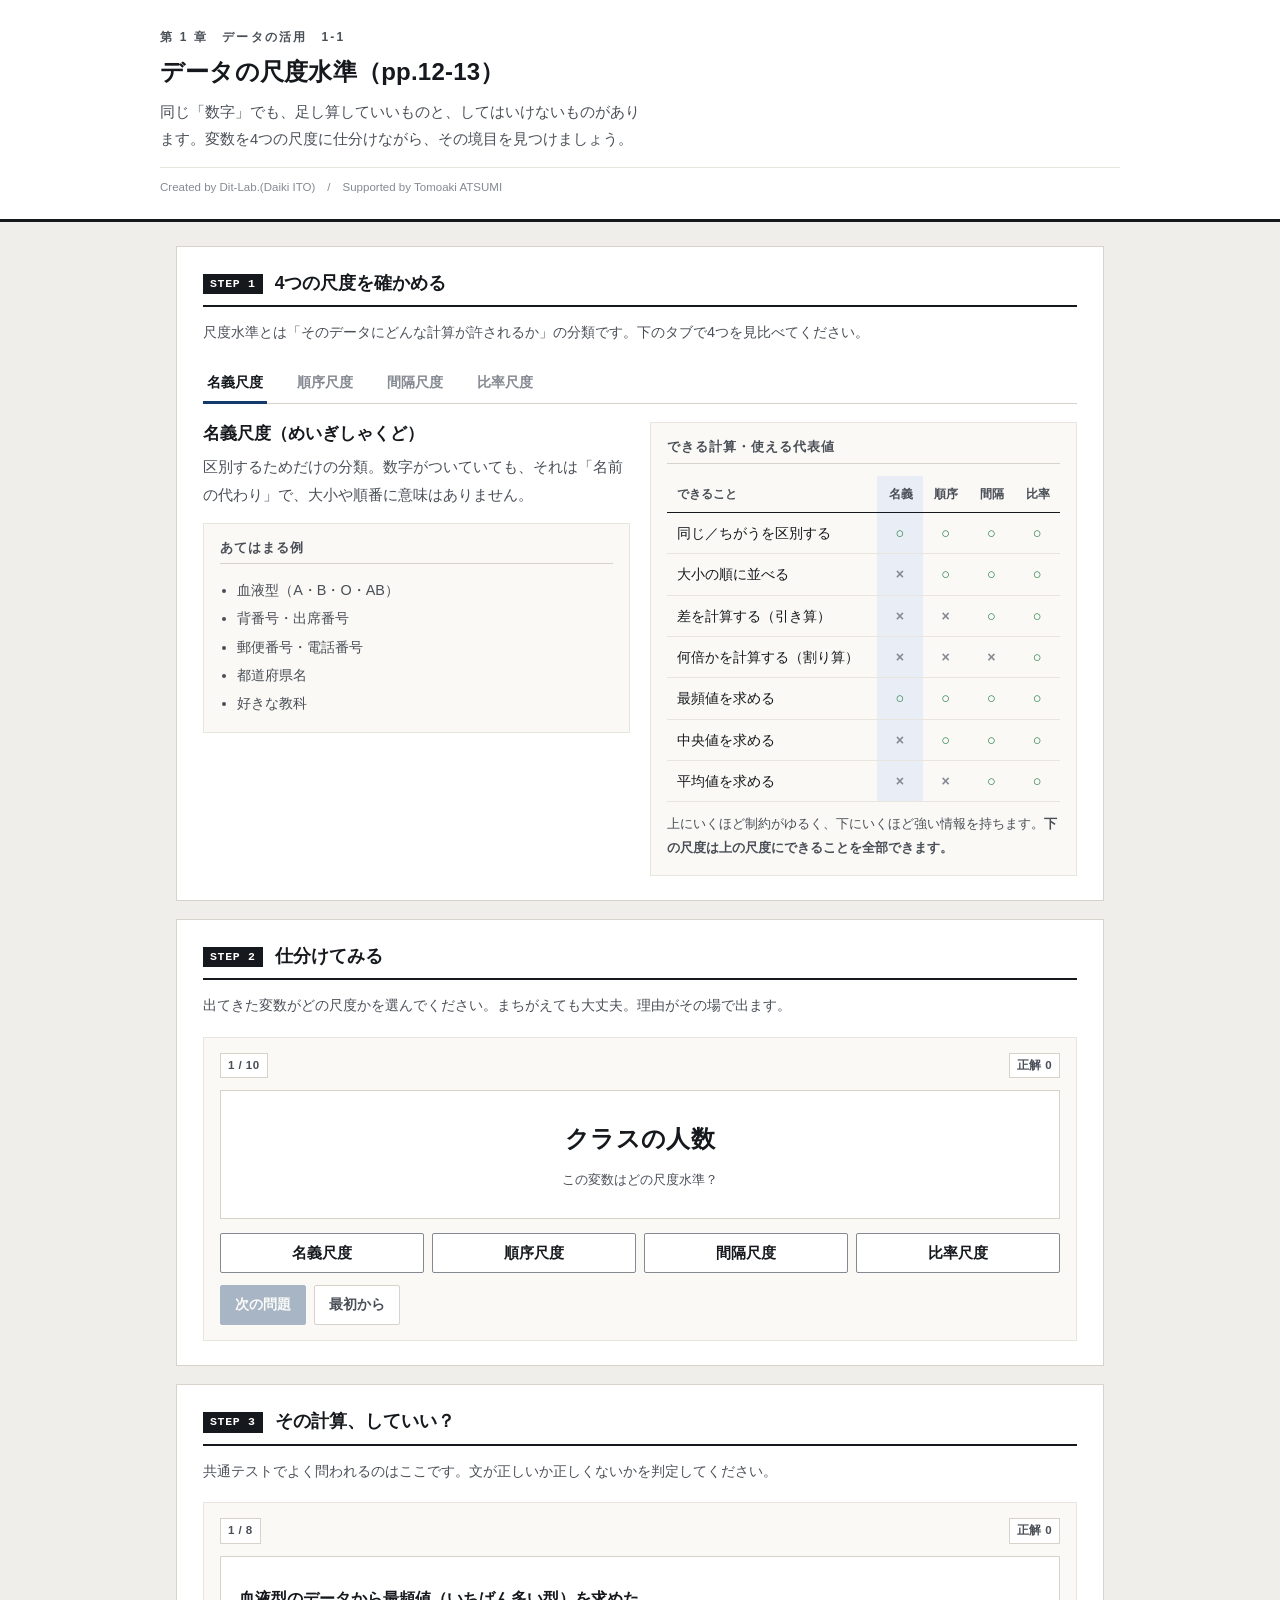
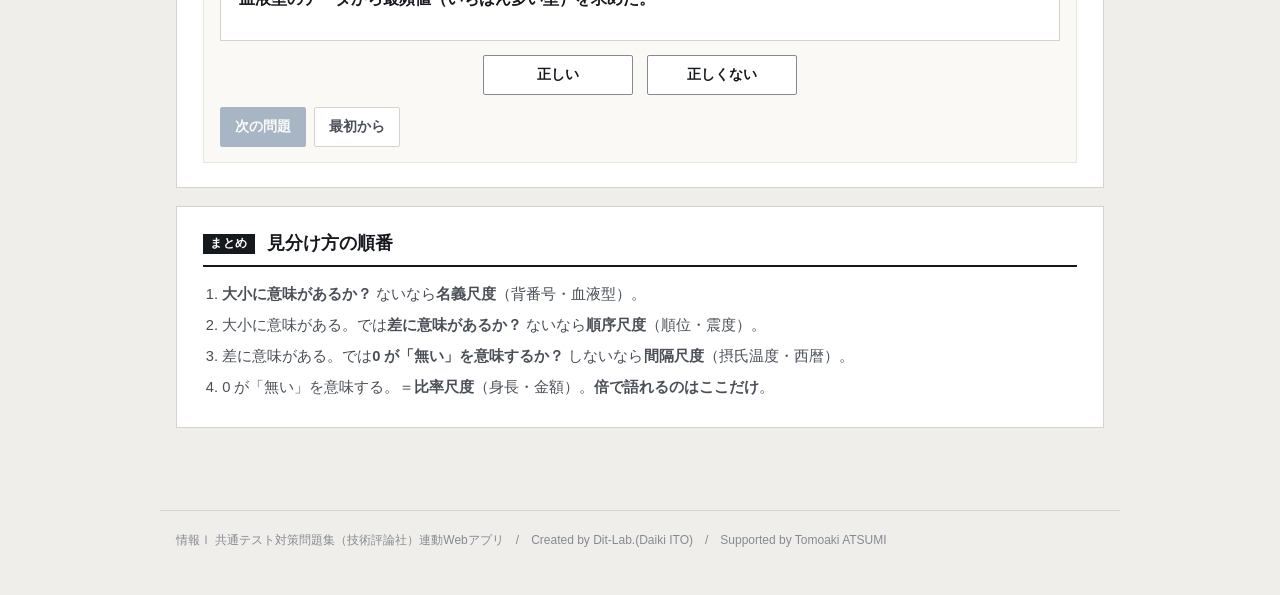
==== index.html @ bbfef0e3 "feat: Streamlit版を静的Webアプリ化しGitHub Pagesで公開" ====
<!DOCTYPE html>
<html lang="ja">
<head>
<meta charset="UTF-8">
<meta name="viewport" content="width=device-width, initial-scale=1.0">
<title>データの尺度水準｜情報Ⅰ共通テスト対策問題集</title>
<meta name="description" content="同じ「数字」でも、足し算していいものと、してはいけないものがあります。変数を4つの尺度に仕分けながら、その境目を見つけましょう。">
<link rel="icon" href="data:image/svg+xml,%3Csvg xmlns=%22http://www.w3.org/2000/svg%22 viewBox=%220 0 32 32%22%3E%3Crect width=%2232%22 height=%2232%22 fill=%22%2315181c%22/%3E%3Ctext x=%2216%22 y=%2222%22 font-size=%2218%22 font-family=%22monospace%22 fill=%22%23fff%22 text-anchor=%22middle%22%3E01%3C/text%3E%3C/svg%3E">
<link rel="stylesheet" href="css/style.css">
<link rel="stylesheet" href="css/app.css">
</head>
<body>

<header class="app-header">
  <div class="inner">
    <span class="eyebrow">第 1 章　データの活用　1-1</span>
    <h1>データの尺度水準（pp.12-13）</h1>
    <p class="lead">同じ「数字」でも、足し算していいものと、してはいけないものがあります。変数を4つの尺度に仕分けながら、その境目を見つけましょう。</p>
    <p class="credit">Created by Dit-Lab.(Daiki ITO)　/　Supported by Tomoaki ATSUMI</p>
  </div>
</header>

<main class="wrap">
  <section class="step" id="step1">
    <h2><span class="no">STEP 1</span>4つの尺度を確かめる</h2>
    <p class="desc">尺度水準とは「そのデータにどんな計算が許されるか」の分類です。下のタブで4つを見比べてください。</p>

    <div class="seg" role="group" aria-label="尺度の切り替え">
      <button data-scale="nominal" aria-pressed="true">名義尺度</button>
      <button data-scale="ordinal" aria-pressed="false">順序尺度</button>
      <button data-scale="interval" aria-pressed="false">間隔尺度</button>
      <button data-scale="ratio" aria-pressed="false">比率尺度</button>
    </div>

    <div class="grid c2" style="margin-top:18px">
      <div>
        <h3 id="sName" style="font-size:1.05rem"></h3>
        <p id="sDesc" style="margin-top:8px;color:var(--ink-2);font-size:.92rem"></p>
        <div class="panel" style="margin-top:14px">
          <h3>あてはまる例</h3>
          <div id="sExamples"></div>
        </div>
      </div>
      <div class="panel">
        <h3>できる計算・使える代表値</h3>
        <div class="tbl-scroll">
          <table class="tbl" id="opTable">
            <thead><tr><th>できること</th><th>名義</th><th>順序</th><th>間隔</th><th>比率</th></tr></thead>
            <tbody></tbody>
          </table>
        </div>
        <p style="font-size:.8rem;color:var(--ink-2);margin-top:10px">上にいくほど制約がゆるく、下にいくほど強い情報を持ちます。<strong>下の尺度は上の尺度にできることを全部できます。</strong></p>
      </div>
    </div>
  </section>

  <section class="step" id="step2">
    <h2><span class="no">STEP 2</span>仕分けてみる</h2>
    <p class="desc">出てきた変数がどの尺度かを選んでください。まちがえても大丈夫。理由がその場で出ます。</p>

    <div class="panel">
      <div class="qhead">
        <span class="badge" id="qProgress">1 / 1</span>
        <span class="badge">正解 <span class="score" id="qScore">0</span></span>
      </div>
      <div class="card-q" id="qCard">
        <div class="q-var" id="qVar"></div>
        <div class="q-sub" id="qSub"></div>
      </div>
      <div class="choice4" id="qChoices"></div>
      <div class="note" id="qFb" hidden style="margin-top:12px"></div>
      <div class="btn-row" style="margin-top:12px">
        <button class="btn primary" id="qNext" disabled>次の問題</button>
        <button class="btn ghost" id="qReset">最初から</button>
      </div>
    </div>

    <div class="panel" id="reviewBox" hidden style="margin-top:14px">
      <h3>まちがえた問題の振り返り</h3>
      <div id="review"></div>
    </div>
  </section>

  <section class="step" id="step3">
    <h2><span class="no">STEP 3</span>その計算、していい？</h2>
    <p class="desc">共通テストでよく問われるのはここです。文が正しいか正しくないかを判定してください。</p>

    <div class="panel">
      <div class="qhead">
        <span class="badge" id="jProgress">1 / 1</span>
        <span class="badge">正解 <span class="score" id="jScore">0</span></span>
      </div>
      <div class="card-q"><div class="j-stmt" id="jText"></div></div>
      <div class="btn-row" style="justify-content:center;gap:14px">
        <button class="btn" id="jOk" style="min-width:150px">正しい</button>
        <button class="btn" id="jNg" style="min-width:150px">正しくない</button>
      </div>
      <div class="note" id="jFb" hidden style="margin-top:12px"></div>
      <div class="btn-row" style="margin-top:12px">
        <button class="btn primary" id="jNext" disabled>次の問題</button>
        <button class="btn ghost" id="jReset">最初から</button>
      </div>
    </div>
  </section>

  <section class="step">
    <h2><span class="no">まとめ</span>見分け方の順番</h2>
    <ol style="margin:0;padding-left:1.3em;color:var(--ink-2);font-size:.92rem;line-height:2.1">
      <li><strong>大小に意味があるか？</strong> ないなら<strong>名義尺度</strong>（背番号・血液型）。</li>
      <li>大小に意味がある。では<strong>差に意味があるか？</strong> ないなら<strong>順序尺度</strong>（順位・震度）。</li>
      <li>差に意味がある。では<strong>0 が「無い」を意味するか？</strong> しないなら<strong>間隔尺度</strong>（摂氏温度・西暦）。</li>
      <li>0 が「無い」を意味する。＝<strong>比率尺度</strong>（身長・金額）。<strong>倍で語れるのはここだけ</strong>。</li>
    </ol>
  </section>

</main>

<footer class="app-footer">
  情報Ⅰ 共通テスト対策問題集（技術評論社）連動Webアプリ　/　Created by Dit-Lab.(Daiki ITO)　/　Supported by Tomoaki ATSUMI
</footer>

<script src="js/data.js"></script>
<script src="js/app.js"></script>
</body>
</html>
---- css/style.css ----
/* =========================================================
   情報Ⅰ 共通テスト対策問題集 — Web アプリ共通スタイル
   紙面（参考書）に寄せた設計。装飾色は使わず、色は意味を持つときだけ。
   ========================================================= */

:root{
  --paper:#ffffff;
  --paper-2:#faf9f6;      /* うすい紙 */
  --bg:#f0eeea;           /* 台紙 */
  --ink:#15181c;
  --ink-2:#4a4f57;
  --ink-3:#858a92;
  --rule:#d7d3cb;         /* 罫線 */
  --rule-2:#e8e5df;
  --accent:#123a6b;       /* 濃紺。主要操作と現在地だけに使う */
  --accent-w:#e9eef6;
  --zero:#c0392b;         /* 左＝0 */
  --one:#1d4ed8;          /* 右＝1 */
  --ok:#1f7a3d;   --ok-bg:#eef6f0;
  --ng:#b3261e;   --ng-bg:#fbefee;
  --warn:#8a5a00; --warn-bg:#fbf5e8;
  --font:"Hiragino Kaku Gothic ProN","Hiragino Sans","Yu Gothic Medium","Yu Gothic",
         "Noto Sans JP",Meiryo,-apple-system,BlinkMacSystemFont,sans-serif;
  --mono:"SFMono-Regular",Menlo,Consolas,"Courier New",monospace;
}

*{box-sizing:border-box}
[hidden]{display:none !important}
html{-webkit-text-size-adjust:100%}
body{
  margin:0; background:var(--bg); color:var(--ink);
  font-family:var(--font); font-size:16px; line-height:1.85;
  font-feature-settings:"palt" 1;
}
h1,h2,h3,h4{line-height:1.45; margin:0; font-weight:700}
p{margin:0 0 .75em} p:last-child{margin-bottom:0}
a{color:var(--accent)}

/* ---------- 標題 ---------- */
.app-header{background:var(--paper); border-bottom:3px solid var(--ink); padding:26px 20px 20px}
.app-header .inner{max-width:960px; margin:0 auto}
.app-header .eyebrow{
  font-size:.75rem; font-weight:700; color:var(--ink-2); letter-spacing:.18em;
  display:block; margin-bottom:7px;
}
.app-header h1{font-size:1.5rem; letter-spacing:.01em}
.app-header .lead{font-size:.92rem; color:var(--ink-2); margin-top:9px; max-width:60ch}
.app-header .credit{
  font-size:.72rem; color:var(--ink-3); margin-top:14px;
  padding-top:9px; border-top:1px solid var(--rule-2);
}

/* ---------- 版面 ---------- */
.wrap{max-width:960px; margin:0 auto; padding:24px 16px 64px}
.step{background:var(--paper); border:1px solid var(--rule); padding:24px 26px; margin-bottom:18px}
.step > h2{
  display:flex; align-items:baseline; gap:12px; font-size:1.1rem;
  padding-bottom:9px; border-bottom:2px solid var(--ink); margin-bottom:12px;
}
.step > h2 .no{
  flex:none; font-family:var(--mono); font-size:.72rem; font-weight:700;
  background:var(--ink); color:var(--paper); padding:2px 7px; letter-spacing:.06em;
  position:relative; top:-2px;
}
.step > .desc{color:var(--ink-2); font-size:.9rem; margin-bottom:18px}
.step[hidden]{display:none}

.grid{display:grid; gap:20px}
.grid > *{min-width:0}          /* 子の中身で列が広がるのを防ぐ */
@media(min-width:800px){ .grid.c2{grid-template-columns:1fr 1fr} }

.panel{border:1px solid var(--rule-2); background:var(--paper-2); padding:15px 16px; min-width:0}
.panel > h3{
  font-size:.8rem; font-weight:700; color:var(--ink-2); letter-spacing:.08em;
  margin-bottom:12px; padding-bottom:6px; border-bottom:1px solid var(--rule);
}

/* ---------- 部品 ---------- */
.btn{
  appearance:none; border:1px solid var(--ink-3); background:var(--paper); color:var(--ink);
  font-family:inherit; font-size:.88rem; font-weight:700; padding:8px 14px;
  border-radius:2px; cursor:pointer; min-height:40px; line-height:1.4;
  transition:background .12s, border-color .12s, color .12s;
}
.btn:hover:not(:disabled){background:var(--accent-w); border-color:var(--accent); color:var(--accent)}
.btn:disabled{opacity:.35; cursor:not-allowed}
.btn.primary{background:var(--accent); color:var(--paper); border-color:var(--accent)}
.btn.primary:hover:not(:disabled){background:#0d2c53; color:var(--paper)}
.btn.ghost{border-color:var(--rule); color:var(--ink-2)}
.btn.sm{font-size:.8rem; padding:5px 10px; min-height:34px}
.btn-row{display:flex; flex-wrap:wrap; gap:8px; align-items:center}

/* タブ（見出し下線式） */
.seg{display:flex; gap:0; border-bottom:1px solid var(--rule)}
.seg button{
  appearance:none; border:0; background:transparent; font-family:inherit; font-size:.88rem;
  font-weight:700; color:var(--ink-3); padding:9px 4px; margin-right:26px; cursor:pointer;
  border-bottom:3px solid transparent; margin-bottom:-1px; min-height:40px;
}
.seg button:hover{color:var(--ink-2)}
.seg button[aria-pressed="true"]{color:var(--ink); border-bottom-color:var(--accent)}

label.fld{display:block; font-size:.78rem; font-weight:700; color:var(--ink-2); margin-bottom:5px; letter-spacing:.04em}
input[type=text], textarea, input[type=number]{
  width:100%; font-family:inherit; font-size:1rem; color:var(--ink);
  border:1px solid var(--ink-3); border-radius:2px; padding:9px 11px;
  background:var(--paper); min-height:42px;
}
input:focus, textarea:focus{outline:2px solid var(--accent); outline-offset:-1px; border-color:var(--accent)}
.btn:focus-visible, .seg button:focus-visible, .node-card:focus-visible{outline:2px solid var(--accent); outline-offset:2px}
textarea{resize:vertical; line-height:1.7}
.mono{font-family:var(--mono)}

table.tbl{width:100%; border-collapse:collapse; font-size:.89rem}
table.tbl th, table.tbl td{border-bottom:1px solid var(--rule-2); padding:7px 10px; text-align:right}
table.tbl th:first-child, table.tbl td:first-child{text-align:left}
table.tbl thead th{border-bottom:1.5px solid var(--ink); font-size:.76rem; color:var(--ink-2); font-weight:700; white-space:nowrap}
.tbl-scroll{overflow-x:auto; -webkit-overflow-scrolling:touch; max-width:100%}

.note{padding:10px 13px; font-size:.87rem; border-left:3px solid var(--ink-3); background:var(--paper-2)}
.note.ok{background:var(--ok-bg); border-left-color:var(--ok); color:#123f22}
.note.ng{background:var(--ng-bg); border-left-color:var(--ng); color:#6d1a15}
.note.info{background:var(--paper-2); border-left-color:var(--accent); color:var(--ink-2)}
.note.warn{background:var(--warn-bg); border-left-color:var(--warn); color:#5c3d00}
.note[hidden]{display:none}

.badge{
  display:inline-block; font-size:.72rem; font-weight:700; padding:1px 7px;
  border:1px solid var(--rule); color:var(--ink-2); background:var(--paper); letter-spacing:.04em;
}

/* 数値は罫線で仕切るだけ。カードにしない */
.metrics{display:flex; flex-wrap:wrap; gap:0; border-top:1px solid var(--rule)}
.metric{flex:1 1 130px; padding:11px 14px 11px 0; border-right:1px solid var(--rule-2)}
.metric:last-child{border-right:0}
.metric .k{font-size:.74rem; color:var(--ink-3); font-weight:700; letter-spacing:.05em}
.metric .v{font-size:1.6rem; font-weight:700; line-height:1.3; font-family:var(--mono); letter-spacing:-.01em}
.metric .s{font-size:.76rem; color:var(--ink-2)}

.bit0{color:var(--zero); font-weight:700}
.bit1{color:var(--one); font-weight:700}

.app-footer{
  max-width:960px; margin:0 auto; padding:18px 16px 44px; color:var(--ink-3);
  font-size:.75rem; border-top:1px solid var(--rule);
}
.sr-only{position:absolute;width:1px;height:1px;overflow:hidden;clip:rect(0 0 0 0);white-space:nowrap}

@media(max-width:640px){
  body{font-size:15px}
  .app-header{padding:20px 16px 16px}
  .app-header h1{font-size:1.16rem}
  .wrap{padding:16px 12px 52px}
  .step{padding:18px 15px}
  .seg button{margin-right:18px; font-size:.84rem}
  .metric{flex-basis:50%; border-right:0}
}
@media (prefers-reduced-motion:reduce){ *{animation:none!important; transition:none!important} }
---- css/app.css ----
/* 尺度水準アプリ固有スタイル */
.qhead{display:flex; justify-content:space-between; align-items:center; margin-bottom:12px}

.card-q{
  border:1px solid var(--rule); background:var(--paper); padding:26px 18px; text-align:center; margin-bottom:14px;
}
.q-var{font-size:1.5rem; font-weight:700; letter-spacing:.02em}
.q-sub{font-size:.82rem; color:var(--ink-2); margin-top:6px}
.j-stmt{font-size:1.02rem; font-weight:700; line-height:1.9; text-align:left}

.choice4{display:grid; gap:8px; grid-template-columns:repeat(auto-fit,minmax(140px,1fr))}
.choice4 .btn{font-size:.92rem}
.choice4 .btn.correct{background:var(--ok-bg); border-color:var(--ok); color:var(--ok)}
.choice4 .btn.wrong{background:var(--ng-bg); border-color:var(--ng); color:var(--ng)}
.choice4.locked{pointer-events:none}

#opTable td{text-align:center; font-weight:700}
#opTable td:first-child{text-align:left; font-weight:400}
#opTable .yes{color:var(--ok)}
#opTable .no{color:var(--ink-3)}
#opTable th.on, #opTable td.on{background:var(--accent-w)}

#sExamples ul{margin:0; padding-left:1.2em; font-size:.9rem; color:var(--ink-2); line-height:1.95}

#review .r-item{border-left:3px solid var(--ng); background:var(--ng-bg); padding:9px 12px; margin-bottom:8px; font-size:.87rem}
#review .r-item b{display:block; color:var(--ink)}
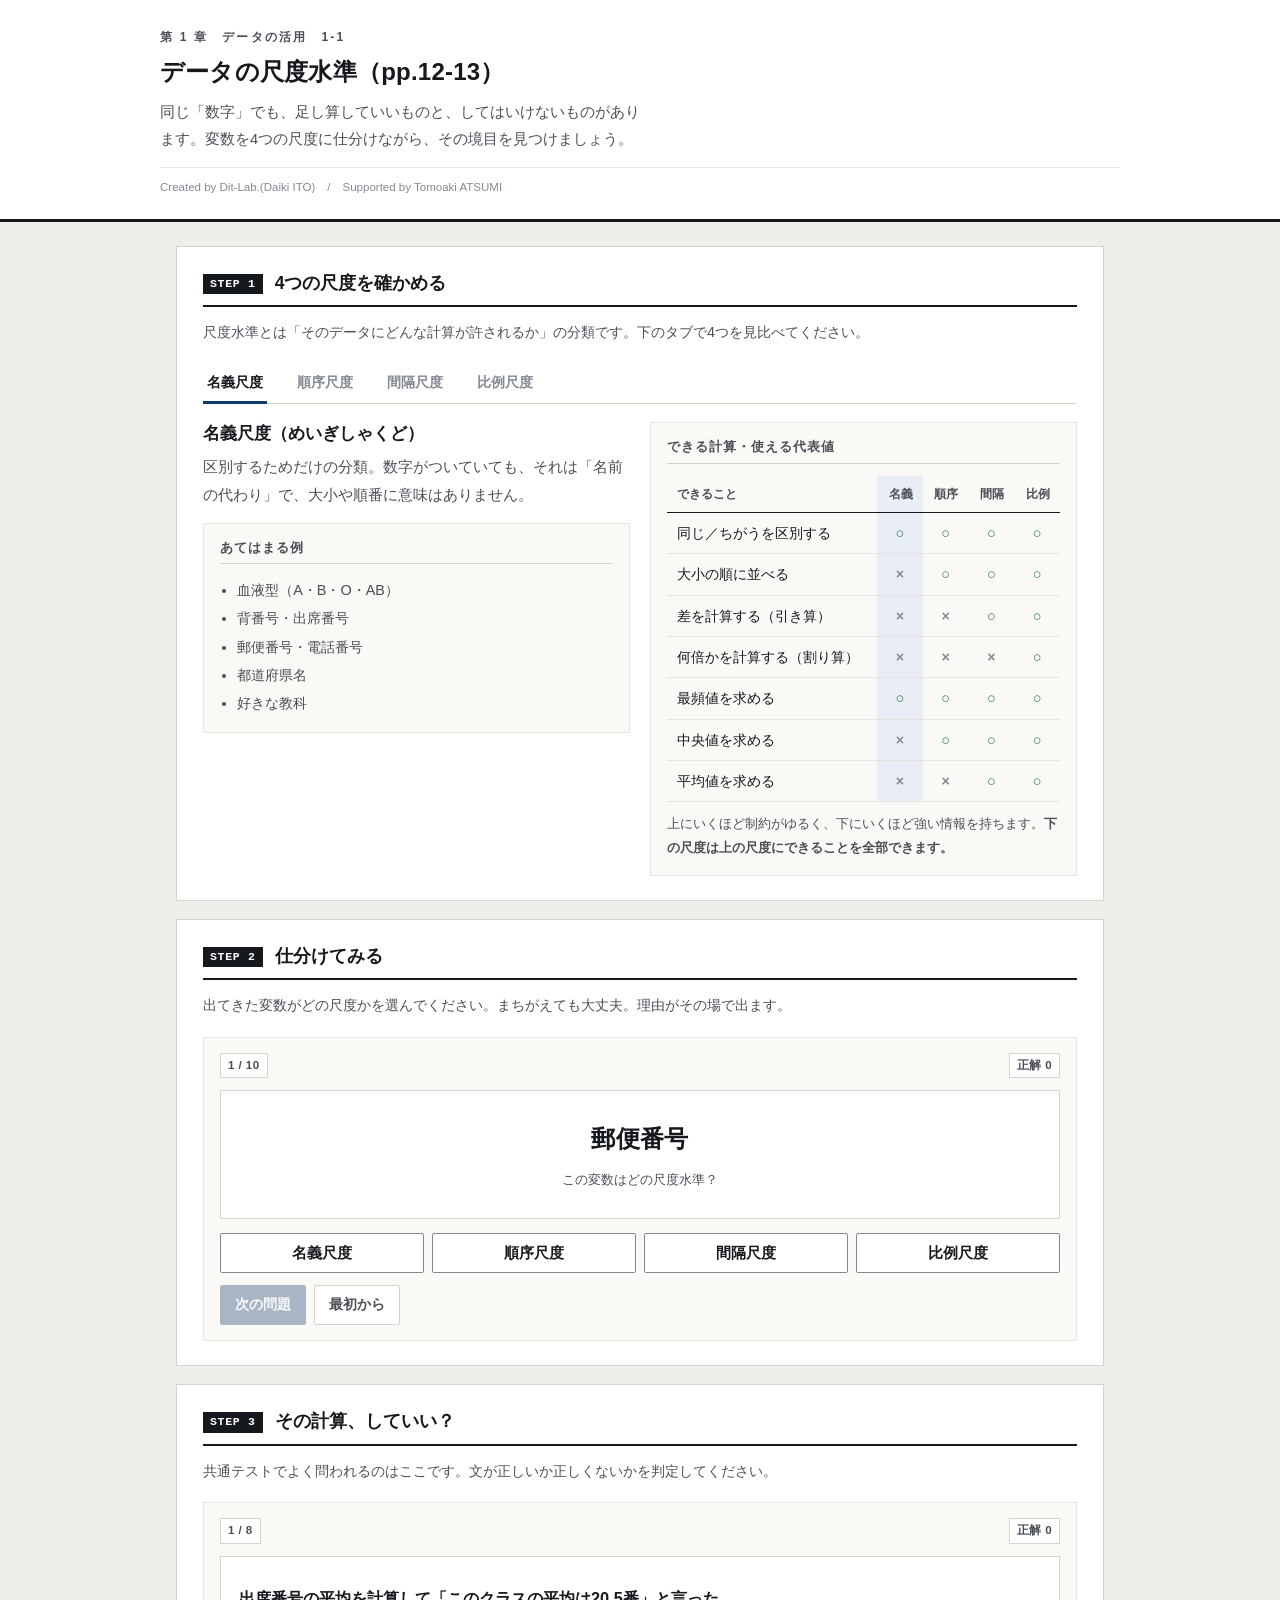
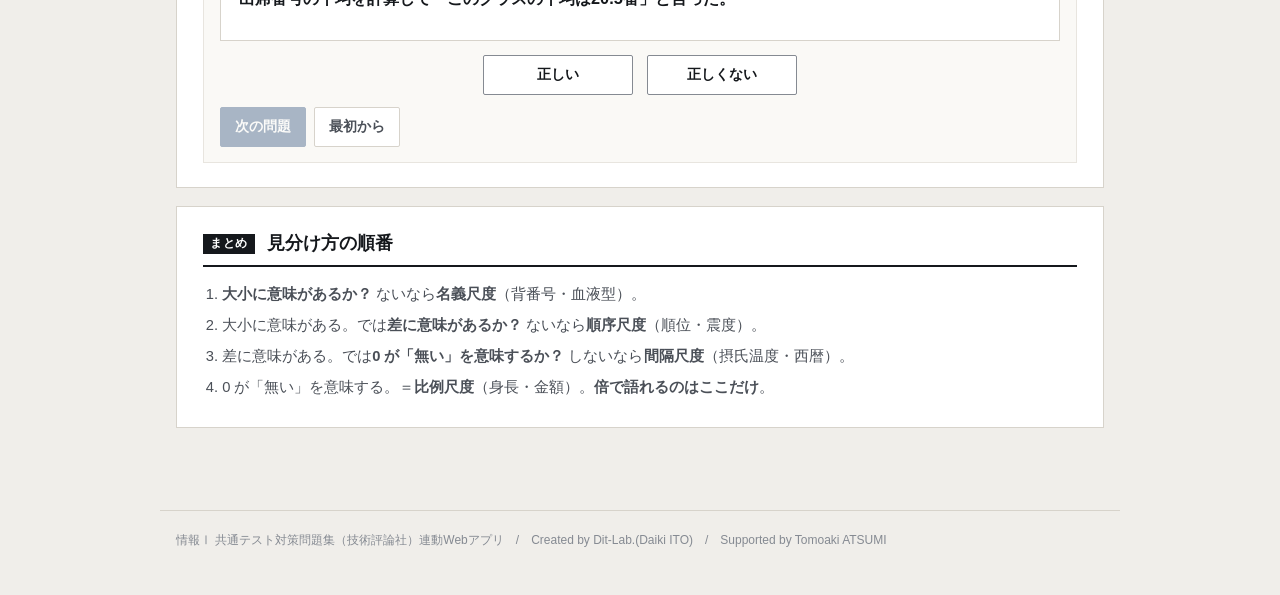
==== commit dc9ba150: "fix: 本文の用語（比例尺度）と設問（宅配伝票・都道府県順・血圧）に合わせる" ====
--- a/index.html
+++ b/index.html
@@ -29,7 +29,7 @@
       <button data-scale="nominal" aria-pressed="true">名義尺度</button>
       <button data-scale="ordinal" aria-pressed="false">順序尺度</button>
       <button data-scale="interval" aria-pressed="false">間隔尺度</button>
-      <button data-scale="ratio" aria-pressed="false">比率尺度</button>
+      <button data-scale="ratio" aria-pressed="false">比例尺度</button>
     </div>
 
     <div class="grid c2" style="margin-top:18px">
@@ -45,7 +45,7 @@
         <h3>できる計算・使える代表値</h3>
         <div class="tbl-scroll">
           <table class="tbl" id="opTable">
-            <thead><tr><th>できること</th><th>名義</th><th>順序</th><th>間隔</th><th>比率</th></tr></thead>
+            <thead><tr><th>できること</th><th>名義</th><th>順序</th><th>間隔</th><th>比例</th></tr></thead>
             <tbody></tbody>
           </table>
         </div>
@@ -109,7 +109,7 @@
       <li><strong>大小に意味があるか？</strong> ないなら<strong>名義尺度</strong>（背番号・血液型）。</li>
       <li>大小に意味がある。では<strong>差に意味があるか？</strong> ないなら<strong>順序尺度</strong>（順位・震度）。</li>
       <li>差に意味がある。では<strong>0 が「無い」を意味するか？</strong> しないなら<strong>間隔尺度</strong>（摂氏温度・西暦）。</li>
-      <li>0 が「無い」を意味する。＝<strong>比率尺度</strong>（身長・金額）。<strong>倍で語れるのはここだけ</strong>。</li>
+      <li>0 が「無い」を意味する。＝<strong>比例尺度</strong>（身長・金額）。<strong>倍で語れるのはここだけ</strong>。</li>
     </ol>
   </section>
 
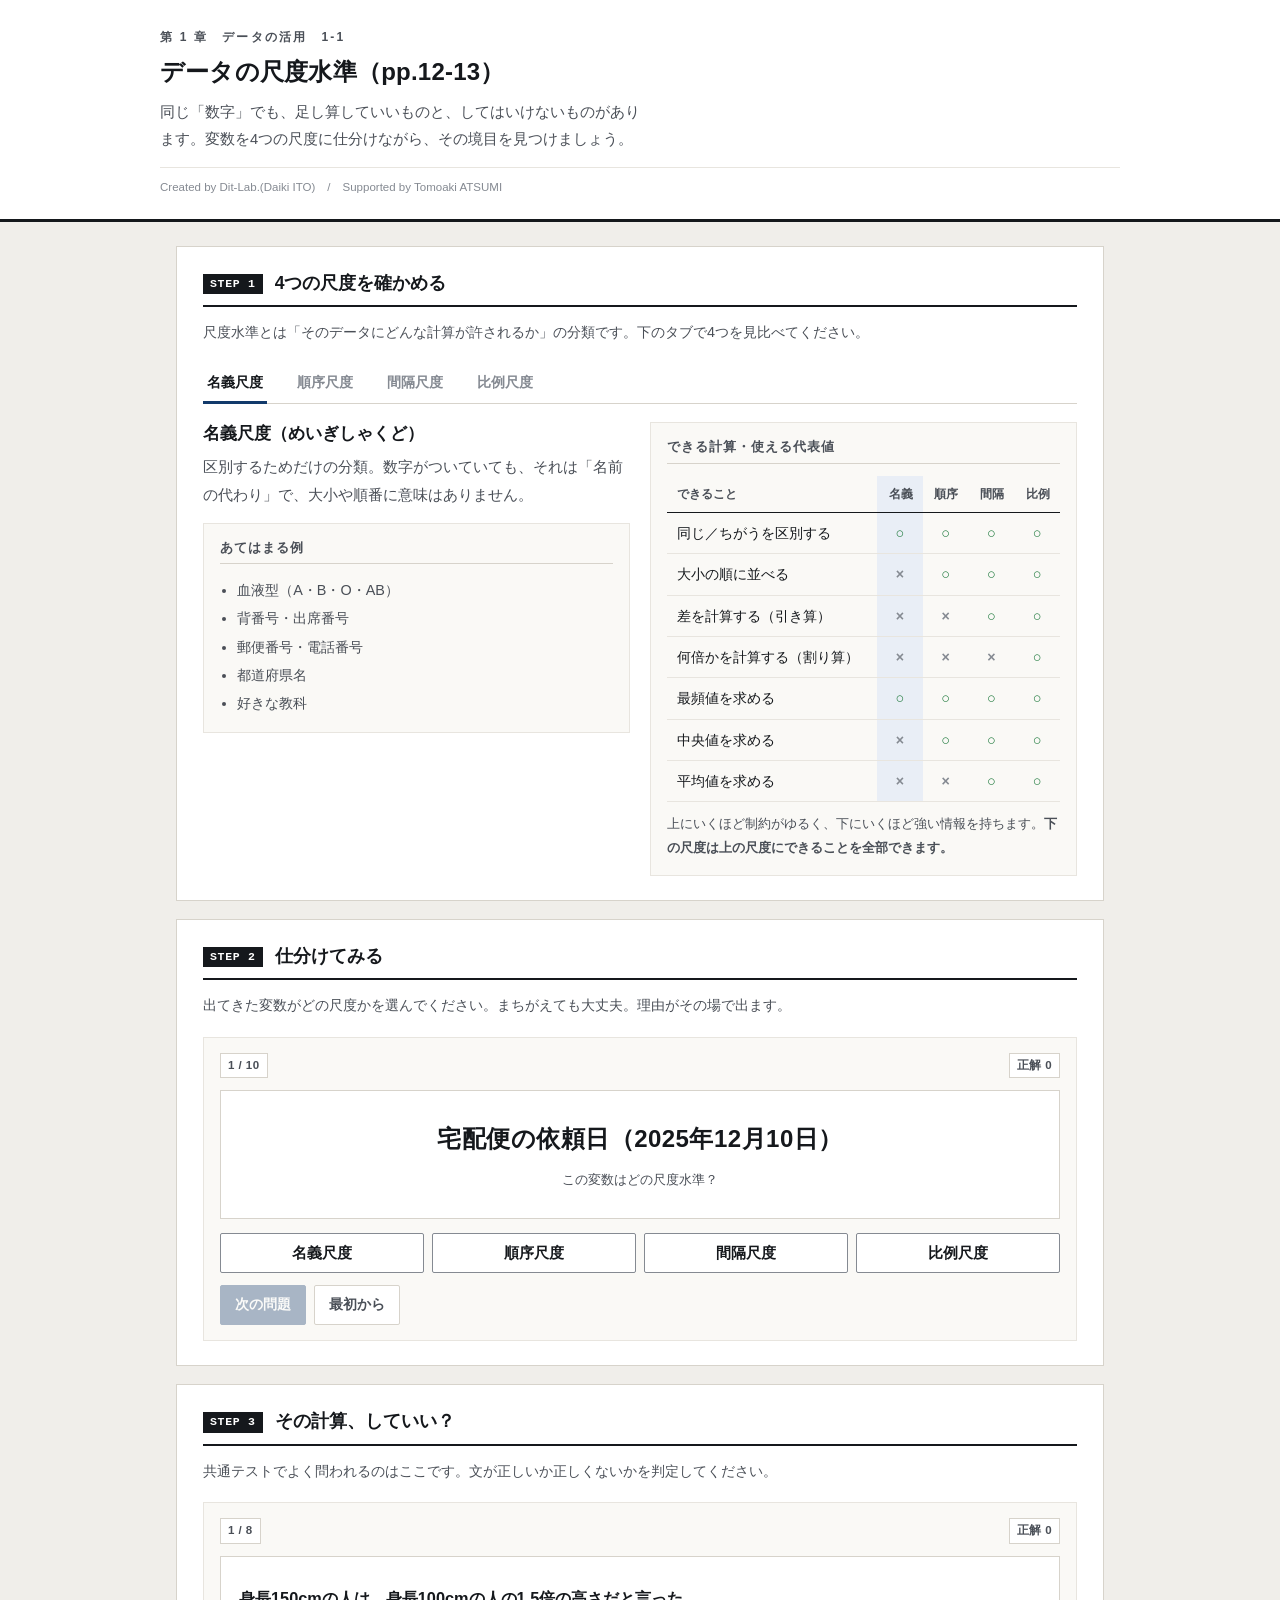
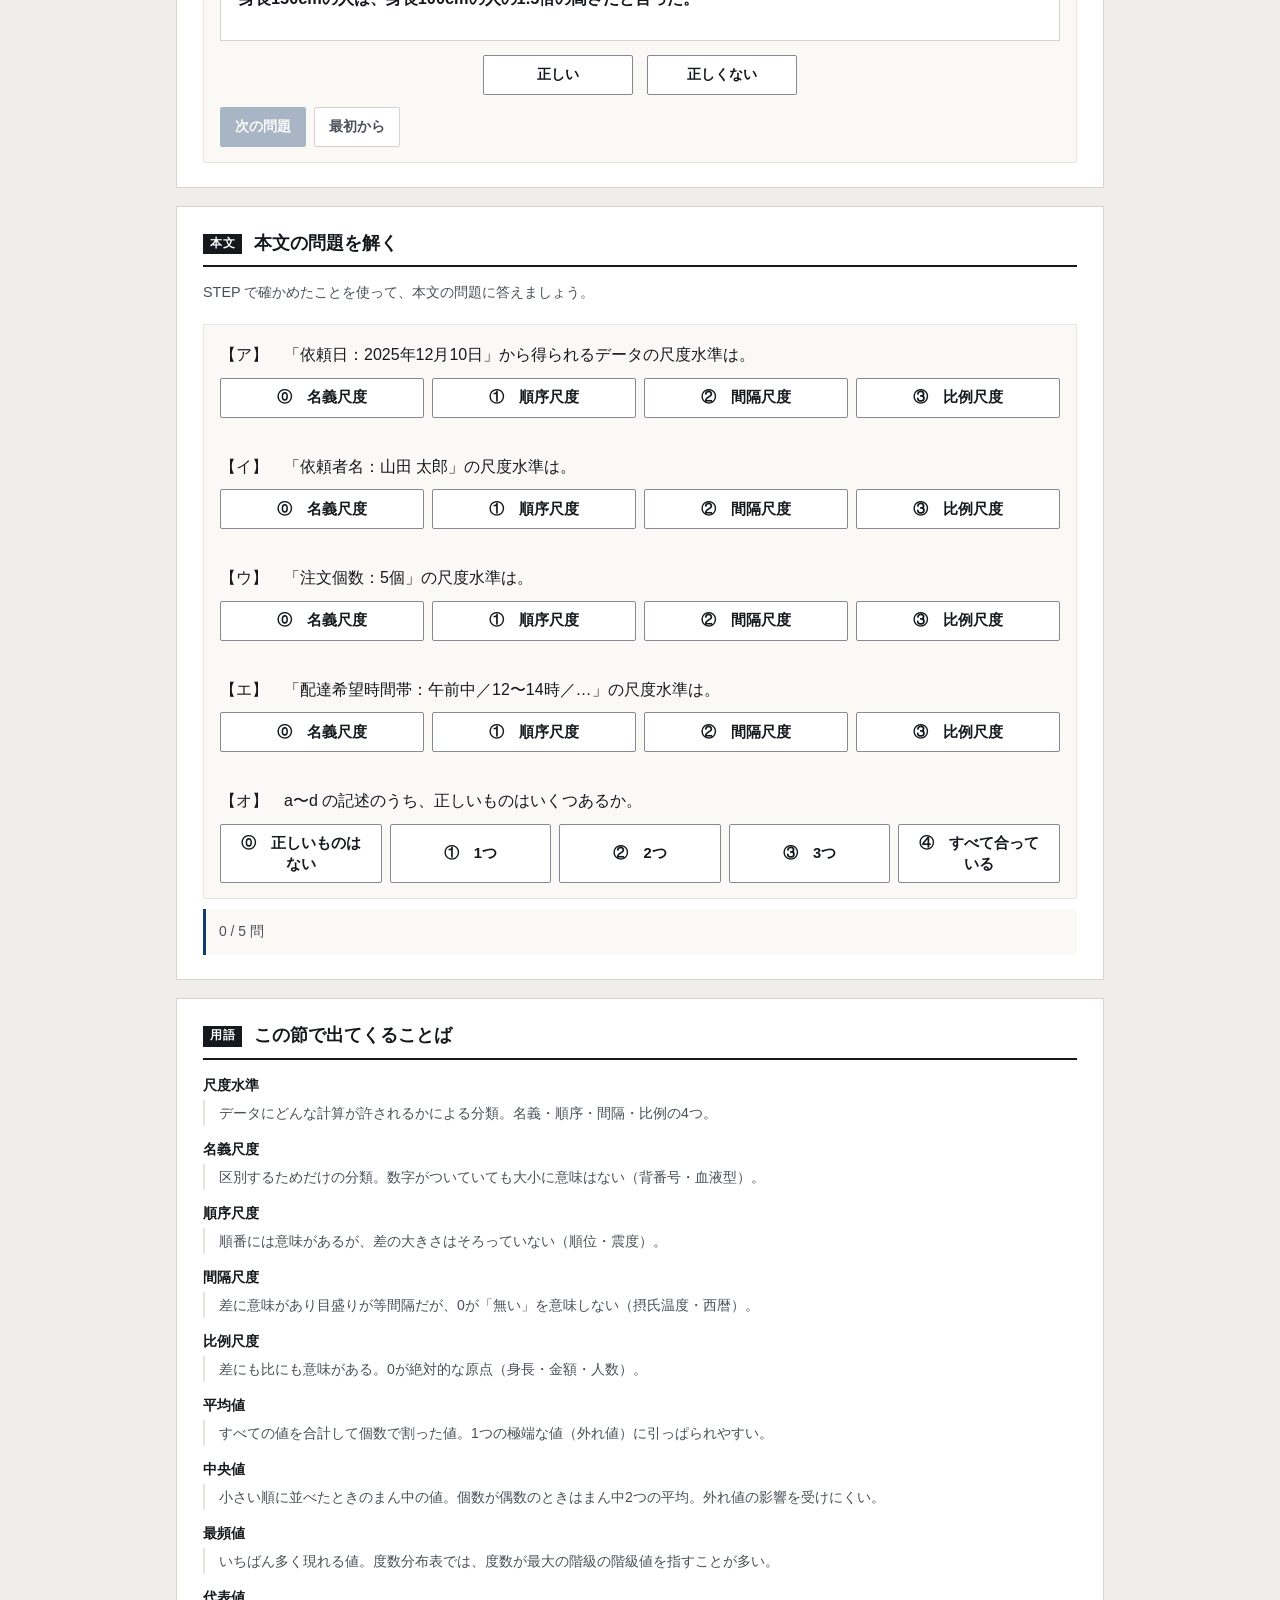
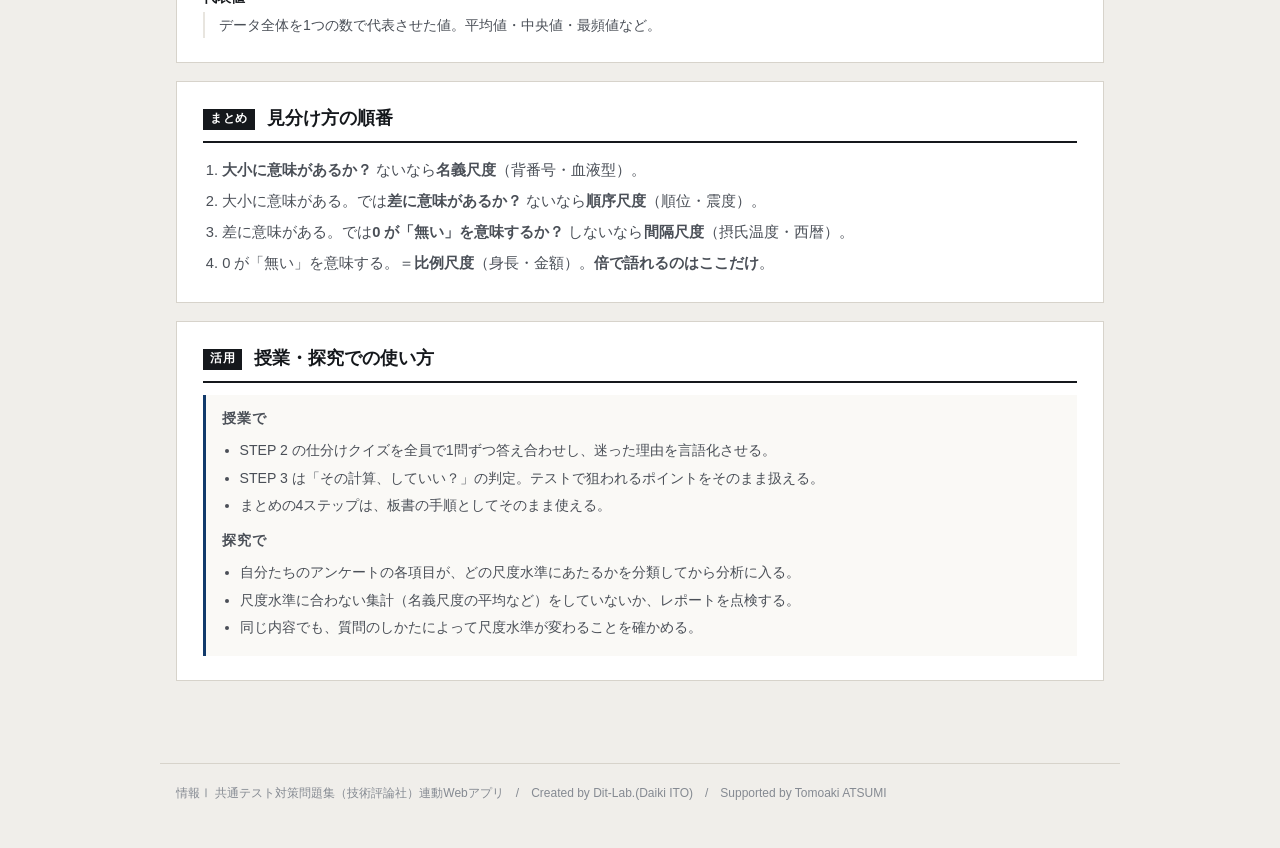
==== commit 27731b9f: "feat: 本文の問題（空欄と解答群）をアプリ内で解けるセクションを追加。本文の答えと解説を明示" ====
--- a/index.html
+++ b/index.html
@@ -6,8 +6,8 @@
 <title>データの尺度水準｜情報Ⅰ共通テスト対策問題集</title>
 <meta name="description" content="同じ「数字」でも、足し算していいものと、してはいけないものがあります。変数を4つの尺度に仕分けながら、その境目を見つけましょう。">
 <link rel="icon" href="data:image/svg+xml,%3Csvg xmlns=%22http://www.w3.org/2000/svg%22 viewBox=%220 0 32 32%22%3E%3Crect width=%2232%22 height=%2232%22 fill=%22%2315181c%22/%3E%3Ctext x=%2216%22 y=%2222%22 font-size=%2218%22 font-family=%22monospace%22 fill=%22%23fff%22 text-anchor=%22middle%22%3E01%3C/text%3E%3C/svg%3E">
-<link rel="stylesheet" href="css/style.css">
-<link rel="stylesheet" href="css/app.css">
+<link rel="stylesheet" href="css/style.css?v=239696b1">
+<link rel="stylesheet" href="css/app.css?v=2945bf25">
 </head>
 <body>
 
@@ -103,6 +103,19 @@
     </div>
   </section>
 
+
+  <section class="step" id="stepBook">
+    <h2><span class="no">本文</span>本文の問題を解く</h2>
+    <p class="desc">STEP で確かめたことを使って、本文の問題に答えましょう。</p>
+    <div class="panel" id="bookBox"></div>
+    <div class="note" id="bookNote" style="margin-top:10px"></div>
+  </section>
+
+  <section class="step" id="glossary">
+    <h2><span class="no">用語</span>この節で出てくることば</h2>
+    <div id="glossBox"></div>
+  </section>
+
   <section class="step">
     <h2><span class="no">まとめ</span>見分け方の順番</h2>
     <ol style="margin:0;padding-left:1.3em;color:var(--ink-2);font-size:.92rem;line-height:2.1">
@@ -113,13 +126,34 @@
     </ol>
   </section>
 
+  <section class="step">
+    <h2><span class="no">活用</span>授業・探究での使い方</h2>
+    <div class="use-note">
+      <h3>授業で</h3>
+      <ul>
+        <li>STEP 2 の仕分けクイズを全員で1問ずつ答え合わせし、迷った理由を言語化させる。</li>
+        <li>STEP 3 は「その計算、していい？」の判定。テストで狙われるポイントをそのまま扱える。</li>
+        <li>まとめの4ステップは、板書の手順としてそのまま使える。</li>
+      </ul>
+      <h3 style="margin-top:12px">探究で</h3>
+      <ul>
+        <li>自分たちのアンケートの各項目が、どの尺度水準にあたるかを分類してから分析に入る。</li>
+        <li>尺度水準に合わない集計（名義尺度の平均など）をしていないか、レポートを点検する。</li>
+        <li>同じ内容でも、質問のしかたによって尺度水準が変わることを確かめる。</li>
+      </ul>
+    </div>
+  </section>
+
 </main>
 
 <footer class="app-footer">
   情報Ⅰ 共通テスト対策問題集（技術評論社）連動Webアプリ　/　Created by Dit-Lab.(Daiki ITO)　/　Supported by Tomoaki ATSUMI
 </footer>
 
-<script src="js/data.js"></script>
-<script src="js/app.js"></script>
+<script src="js/tools.js?v=c07db610"></script>
+<script src="js/data.js?v=27458dbf"></script>
+<script src="js/terms.js?v=01bda077"></script>
+<script src="js/quiz.js?v=5d6779cc"></script>
+<script src="js/app.js?v=54d7e99b"></script>
 </body>
 </html>
--- a/css/style.css
+++ b/css/style.css
@@ -156,3 +156,114 @@
   .metric{flex-basis:50%; border-right:0}
 }
 @media (prefers-reduced-motion:reduce){ *{animation:none!important; transition:none!important} }
+
+/* ---------- 自分のデータ・共有・印刷 ---------- */
+.toolbar{display:flex; flex-wrap:wrap; gap:8px; align-items:center; margin-top:12px;
+  padding-top:12px; border-top:1px solid var(--rule-2)}
+.toolbar .hint{font-size:.78rem; color:var(--ink-3)}
+.paste-area{width:100%; min-height:110px; font-family:var(--mono); font-size:.86rem}
+.use-note{background:var(--paper-2); border-left:3px solid var(--accent); padding:14px 16px; font-size:.88rem}
+.use-note h3{font-size:.86rem; letter-spacing:.06em; margin-bottom:8px; color:var(--ink-2)}
+.use-note ol, .use-note ul{margin:0; padding-left:1.25em; line-height:1.95; color:var(--ink-2)}
+
+@media print{
+  body{background:#fff}
+  .app-header{border-bottom:2px solid #000}
+  .step{border:1px solid #bbb; break-inside:avoid; page-break-inside:avoid; margin-bottom:12px}
+  .btn, .seg, .toolbar, input[type=range]{display:none !important}
+  .note{border-left-width:2px}
+  a[href]:after{content:""}
+}
+
+/* ---------- 入力グリッド ---------- */
+.dg-scroll{overflow:auto; -webkit-overflow-scrolling:touch; border:1px solid var(--rule); background:var(--paper); max-height:420px}
+table.dg{border-collapse:collapse; font-family:var(--mono); font-size:.9rem; min-width:100%}
+table.dg th, table.dg td{border:1px solid var(--rule-2); padding:0}
+table.dg thead th{background:var(--paper-2); position:sticky; top:0; z-index:2}
+table.dg .dg-n{background:var(--paper-2); color:var(--ink-3); font-size:.76rem; font-weight:400;
+  text-align:center; min-width:34px; padding:0 4px; position:sticky; left:0; z-index:1}
+table.dg .dg-corner{background:var(--paper-2); min-width:34px; position:sticky; left:0; z-index:3}
+table.dg .dg-act{background:var(--paper-2); width:34px}
+.dg-h, .dg-c{width:100%; min-width:96px; border:0; background:transparent; font-family:inherit;
+  font-size:.9rem; padding:8px 9px; color:var(--ink); min-height:38px}
+.dg-h{font-weight:700; font-family:var(--font); font-size:.82rem; color:var(--ink-2)}
+.dg-c.num{text-align:right}
+.dg-c:focus, .dg-h:focus{outline:2px solid var(--accent); outline-offset:-2px; background:var(--accent-w)}
+.dg-del{border:0; background:transparent; color:var(--ink-3); cursor:pointer; width:32px; height:34px; font-size:1rem}
+.dg-del:hover{color:var(--ng)}
+.dg-tools{display:flex; flex-wrap:wrap; gap:8px; align-items:center; margin-top:10px}
+.dg-hint{font-size:.76rem; color:var(--ink-3)}
+
+/* ---------- ファイル読み込み ---------- */
+.filebox{display:flex; flex-wrap:wrap; gap:10px; align-items:center; padding:12px;
+  border:1px dashed var(--rule); background:var(--paper-2)}
+.filebox input[type=file]{font-size:.85rem; font-family:inherit; max-width:100%}
+.filebox .sel{max-width:220px}
+.filelabel{display:inline-flex; align-items:center; gap:6px; font-size:.85rem; font-weight:700;
+  border:1px solid var(--ink-3); background:var(--paper); padding:8px 14px; border-radius:2px; cursor:pointer; min-height:40px}
+.filelabel:hover{border-color:var(--accent); color:var(--accent); background:var(--accent-w)}
+.filelabel input{display:none}
+
+/* ---------- 用語解説 ---------- */
+.term{position:relative; border-bottom:1.5px dotted var(--accent); cursor:help; color:var(--accent); font-weight:700}
+.term .term-pop{display:none; position:absolute; left:0; top:1.7em; z-index:50; width:min(300px,78vw);
+  background:var(--paper); border:1px solid var(--ink-3); box-shadow:0 6px 20px rgba(0,0,0,.14);
+  padding:10px 12px; font-size:.82rem; font-weight:400; color:var(--ink-2); line-height:1.75;
+  border-left:3px solid var(--accent); cursor:auto; text-align:left}
+.term .term-pop b{display:block; color:var(--ink); font-size:.86rem; margin-bottom:3px}
+.term.open .term-pop{display:block}
+dl.gloss{margin:0; font-size:.88rem}
+dl.gloss dt{font-weight:700; color:var(--ink); margin-top:10px}
+dl.gloss dt:first-child{margin-top:0}
+dl.gloss dd{margin:2px 0 0; color:var(--ink-2); line-height:1.85; padding-left:1em; border-left:2px solid var(--rule-2)}
+@media print{ .term{border-bottom:0; color:inherit} .term .term-pop{display:none !important} }
+
+/* ---------- スマホ・タブレット ---------- */
+@media (max-width:1024px){
+  /* iOS で入力時に画面が勝手に拡大するのを防ぐ（16px 未満だとズームする） */
+  input[type=text], input[type=number], textarea, select, .dg-c, .dg-h{ font-size:16px }
+  .dg-c, .dg-h{ min-width:110px }
+}
+@media (max-width:820px){
+  .grid.c2{grid-template-columns:1fr}
+  .dg-scroll{max-height:340px}
+  .filebox{flex-direction:column; align-items:stretch}
+  .filebox .sel{max-width:100%}
+  .term .term-pop{left:auto; right:0; width:min(280px,86vw)}
+}
+@media (max-width:480px){
+  .step > h2{font-size:1rem; flex-wrap:wrap}
+  .metrics{gap:0}
+  .metric{flex-basis:50%; padding-right:10px}
+  .metric .v{font-size:1.3rem}
+  .btn{padding:8px 12px}
+  .dg-tools{gap:6px}
+  .dg-hint{width:100%}
+}
+/* タッチ操作でのスクロールを滑らかに */
+.tbl-scroll, .dg-scroll, .tree-box{ -webkit-overflow-scrolling:touch; overscroll-behavior-x:contain }
+
+/* 幅指定つきの入力欄がスマートフォンではみ出さないようにする */
+input[type=text], input[type=number], input[type=search], textarea, select{ max-width:100% }
+.btn-row > label{ min-width:0; max-width:100% }
+.btn-row > label input, .btn-row > label select{ max-width:100% }
+
+/* 共通：○×判定・並べかえ（quiz.js 用） */
+.abcde{border:1px solid var(--rule); border-radius:3px; overflow:hidden}
+.abcde > div{border-top:1px solid var(--rule); padding:10px 12px}
+.abcde > div:first-child{border-top:0}
+.abcde .st{display:flex; gap:10px; align-items:flex-start; flex-wrap:wrap}
+.abcde .st .k{font-weight:700; font-family:var(--mono); min-width:1.4em}
+.abcde .st .t{flex:1; min-width:12em}
+.abcde .jb{display:flex; gap:6px}
+.abcde .jb .btn{min-width:3.4em; padding:6px 10px; text-align:center}
+.prep{display:grid; grid-template-columns:repeat(auto-fit,minmax(150px,1fr)); gap:10px; margin-top:10px}
+.prep .slot{border:1px dashed var(--ink-3); border-radius:3px; padding:10px; min-height:92px; background:var(--paper)}
+.prep .slot.filled{border-style:solid}
+.prep .slot .tag{font:700 .74rem/1.4 var(--mono); color:var(--accent); display:block; margin-bottom:6px}
+.prep .slot .txt{font-size:.86rem; line-height:1.7}
+.cards{display:flex; flex-wrap:wrap; gap:8px; margin-top:10px}
+.cards .c{border:1px solid var(--ink-3); border-radius:3px; padding:9px 12px; background:var(--paper);
+  cursor:pointer; font-size:.88rem; max-width:100%; text-align:left; font-family:inherit; color:var(--ink)}
+.cards .c:hover{background:var(--warn-bg)}
+.cards .c.used{opacity:.35; pointer-events:none}
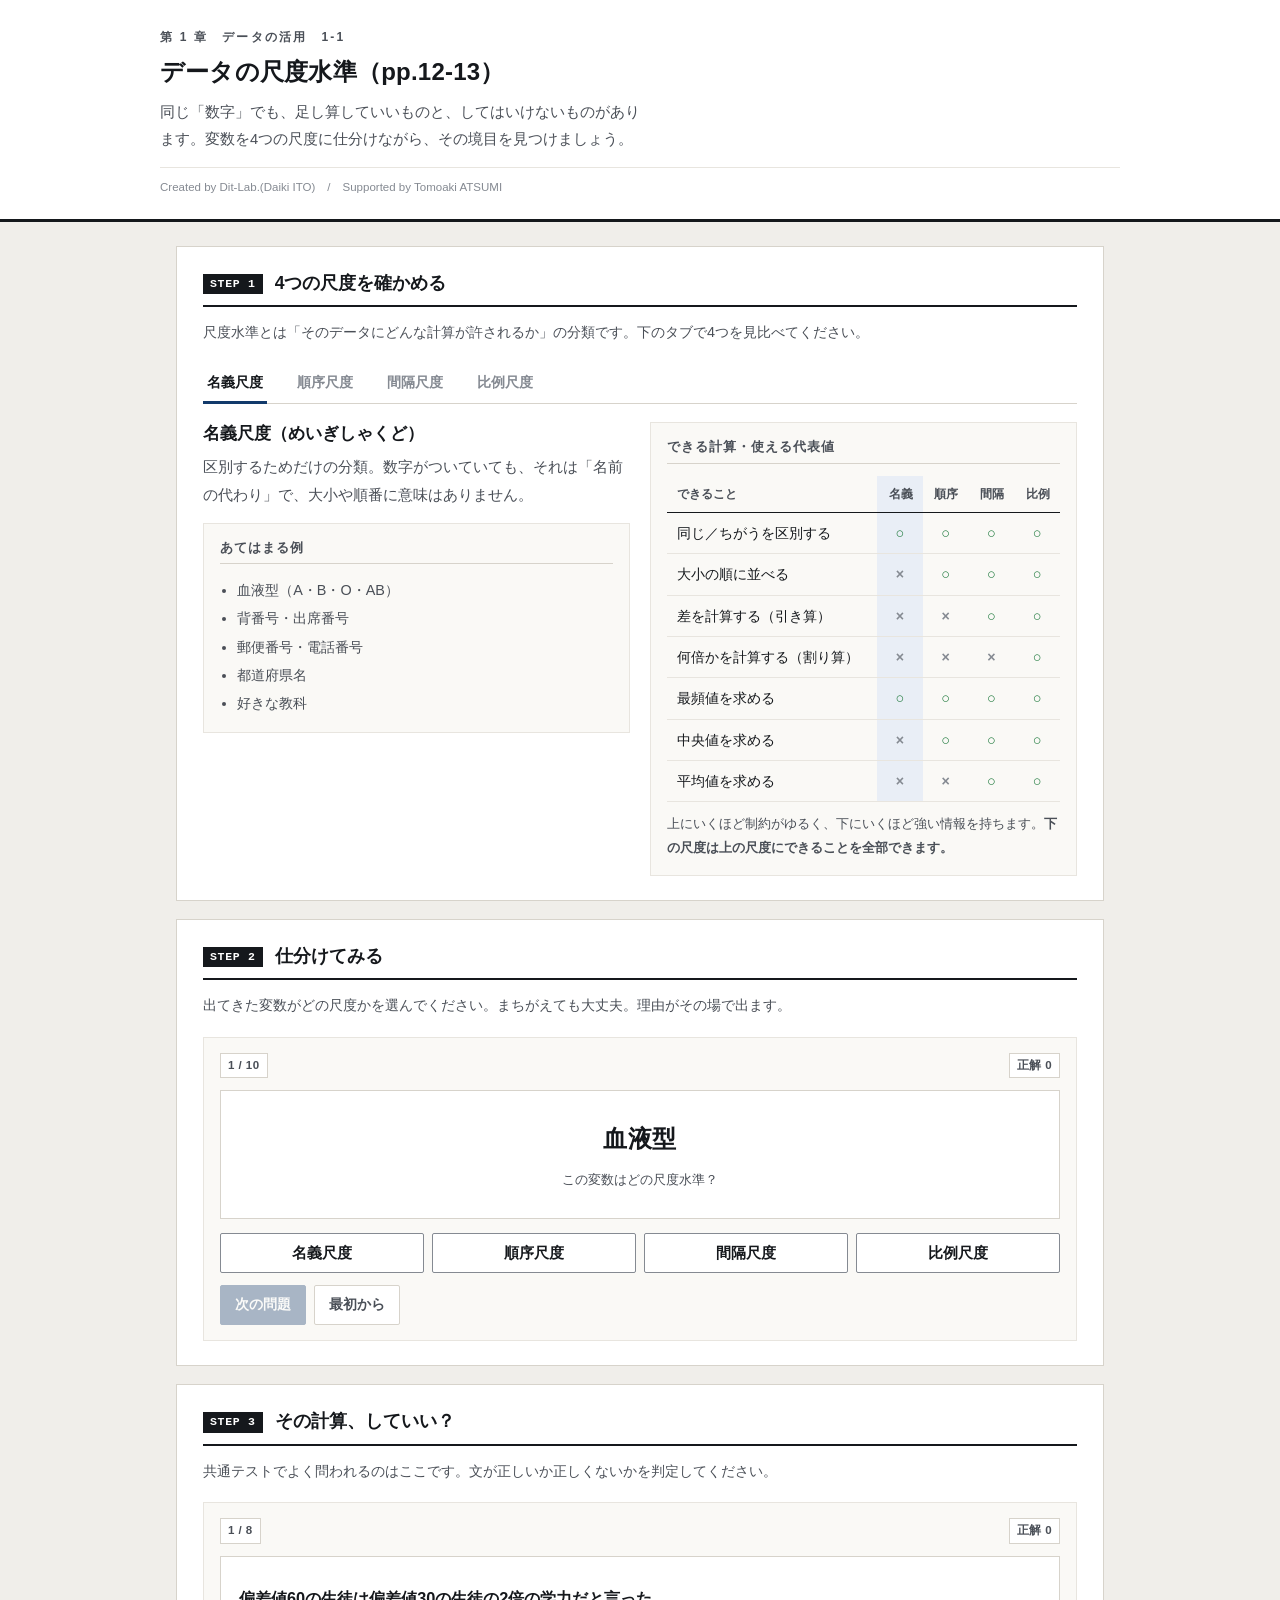
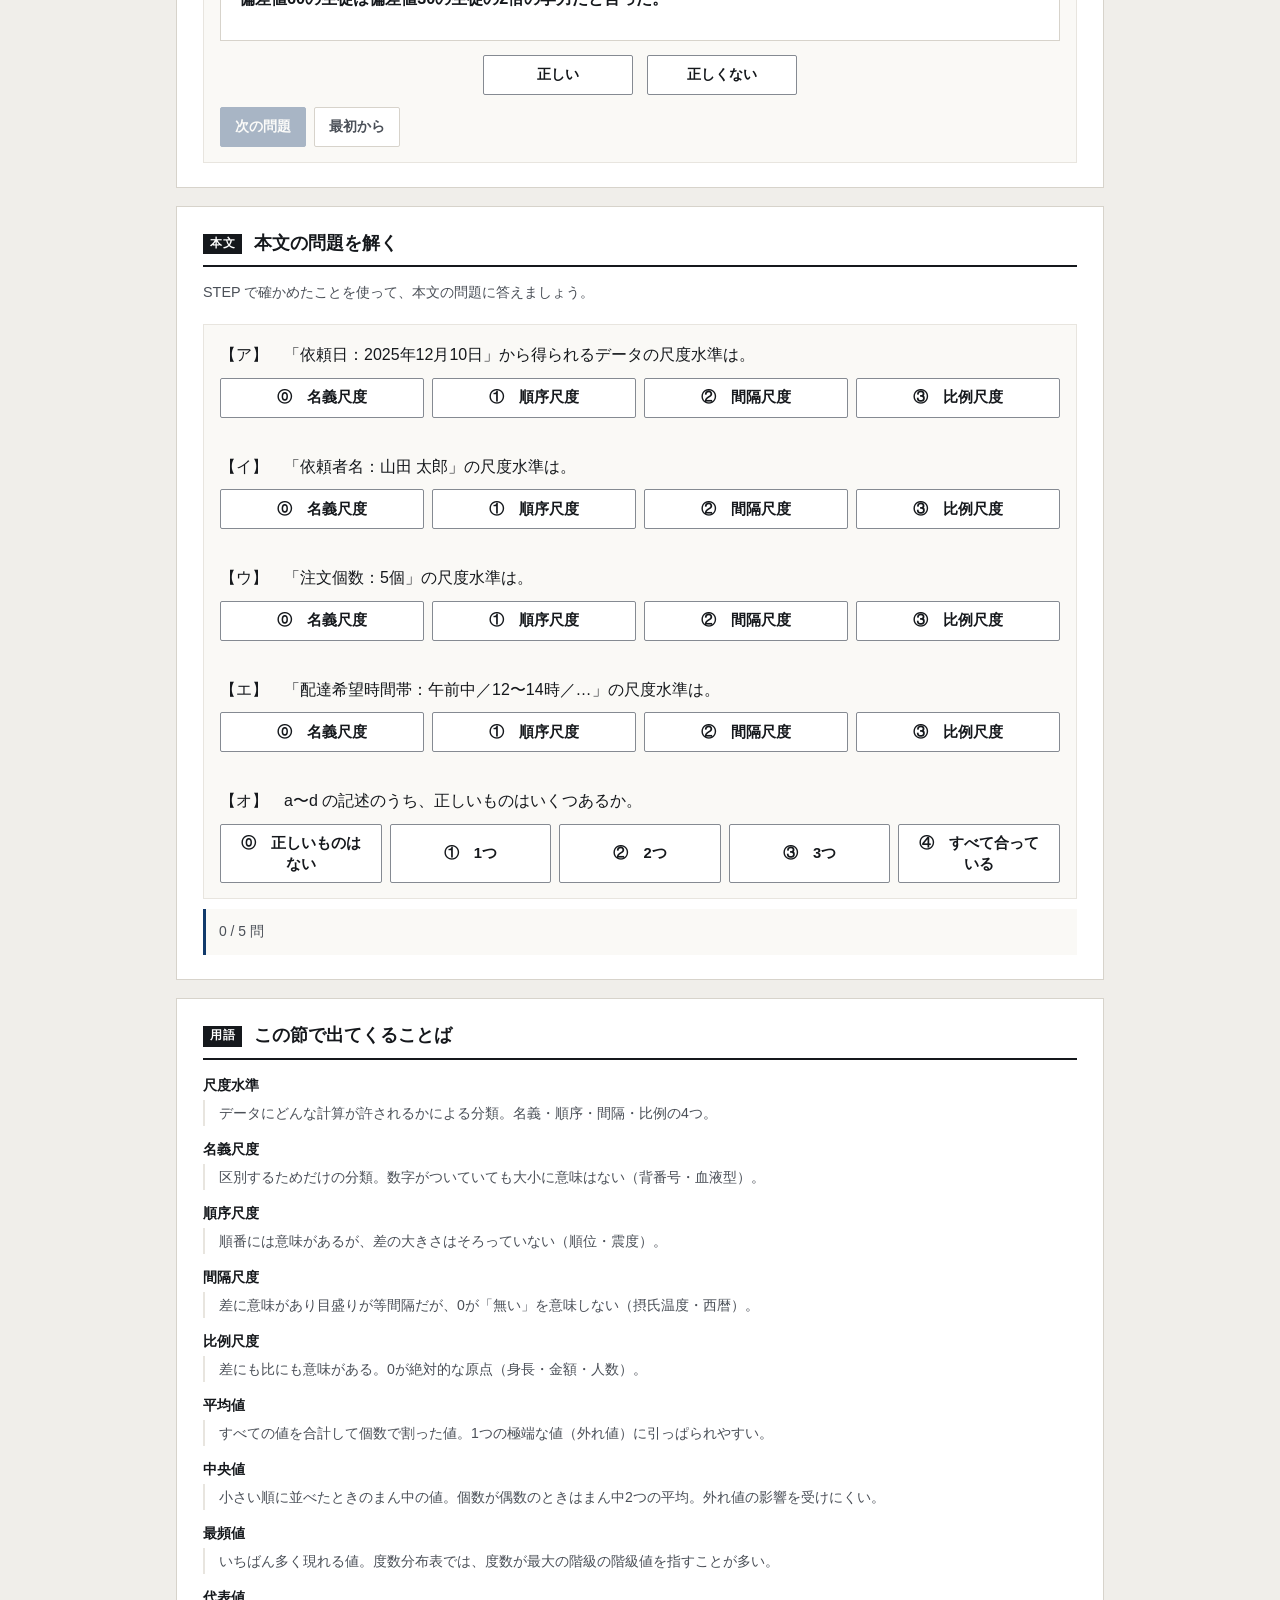
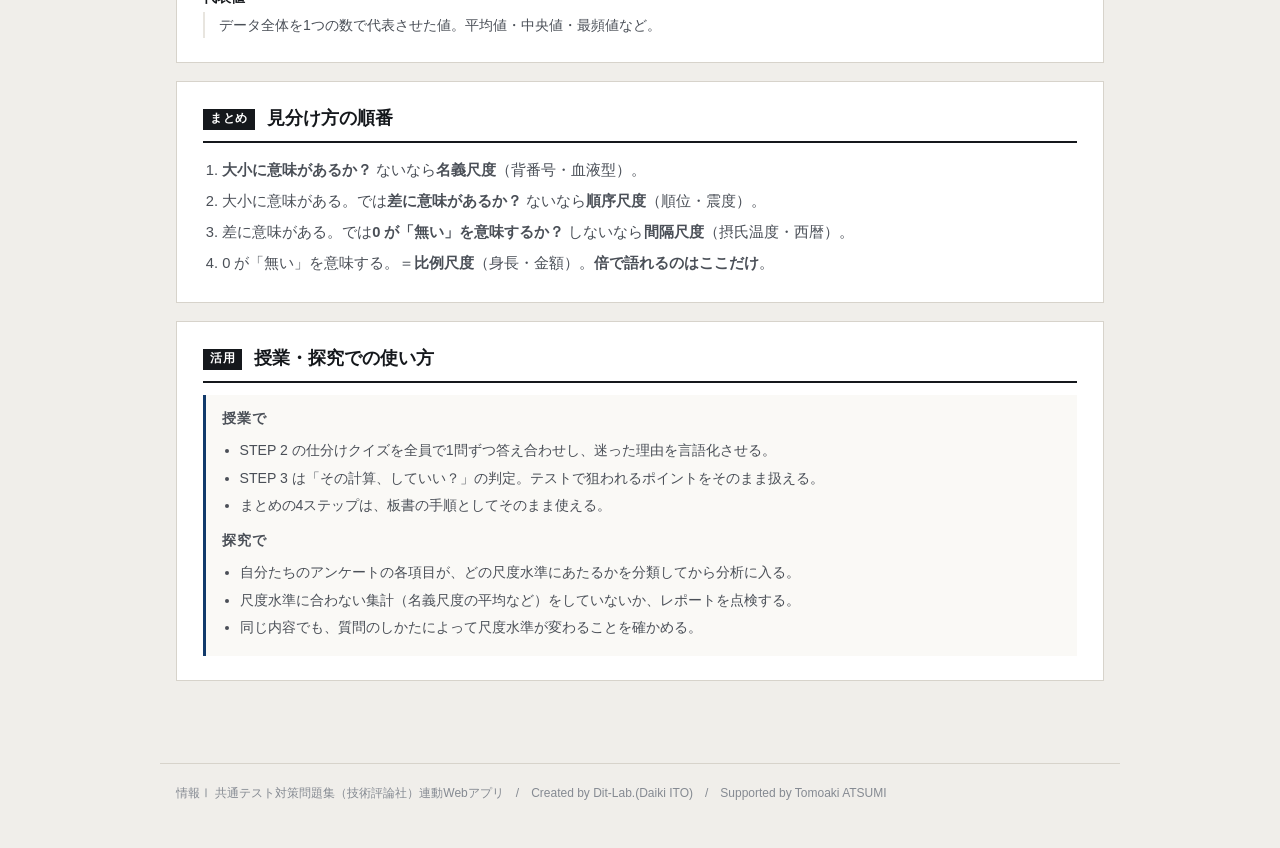
==== commit debc891e: "chore: 不要ファイルを整理（ツールの作業ファイル・未使用JS・残骸画像） - .omc/ .serena/ __pycache__/ を削除し .gitignore に追加 - 各アプリが実際に" ====
--- a/index.html
+++ b/index.html
@@ -150,10 +150,9 @@
   情報Ⅰ 共通テスト対策問題集（技術評論社）連動Webアプリ　/　Created by Dit-Lab.(Daiki ITO)　/　Supported by Tomoaki ATSUMI
 </footer>
 
-<script src="js/tools.js?v=c07db610"></script>
-<script src="js/data.js?v=27458dbf"></script>
 <script src="js/terms.js?v=01bda077"></script>
 <script src="js/quiz.js?v=5d6779cc"></script>
+<script src="js/data.js?v=27458dbf"></script>
 <script src="js/app.js?v=54d7e99b"></script>
 </body>
 </html>
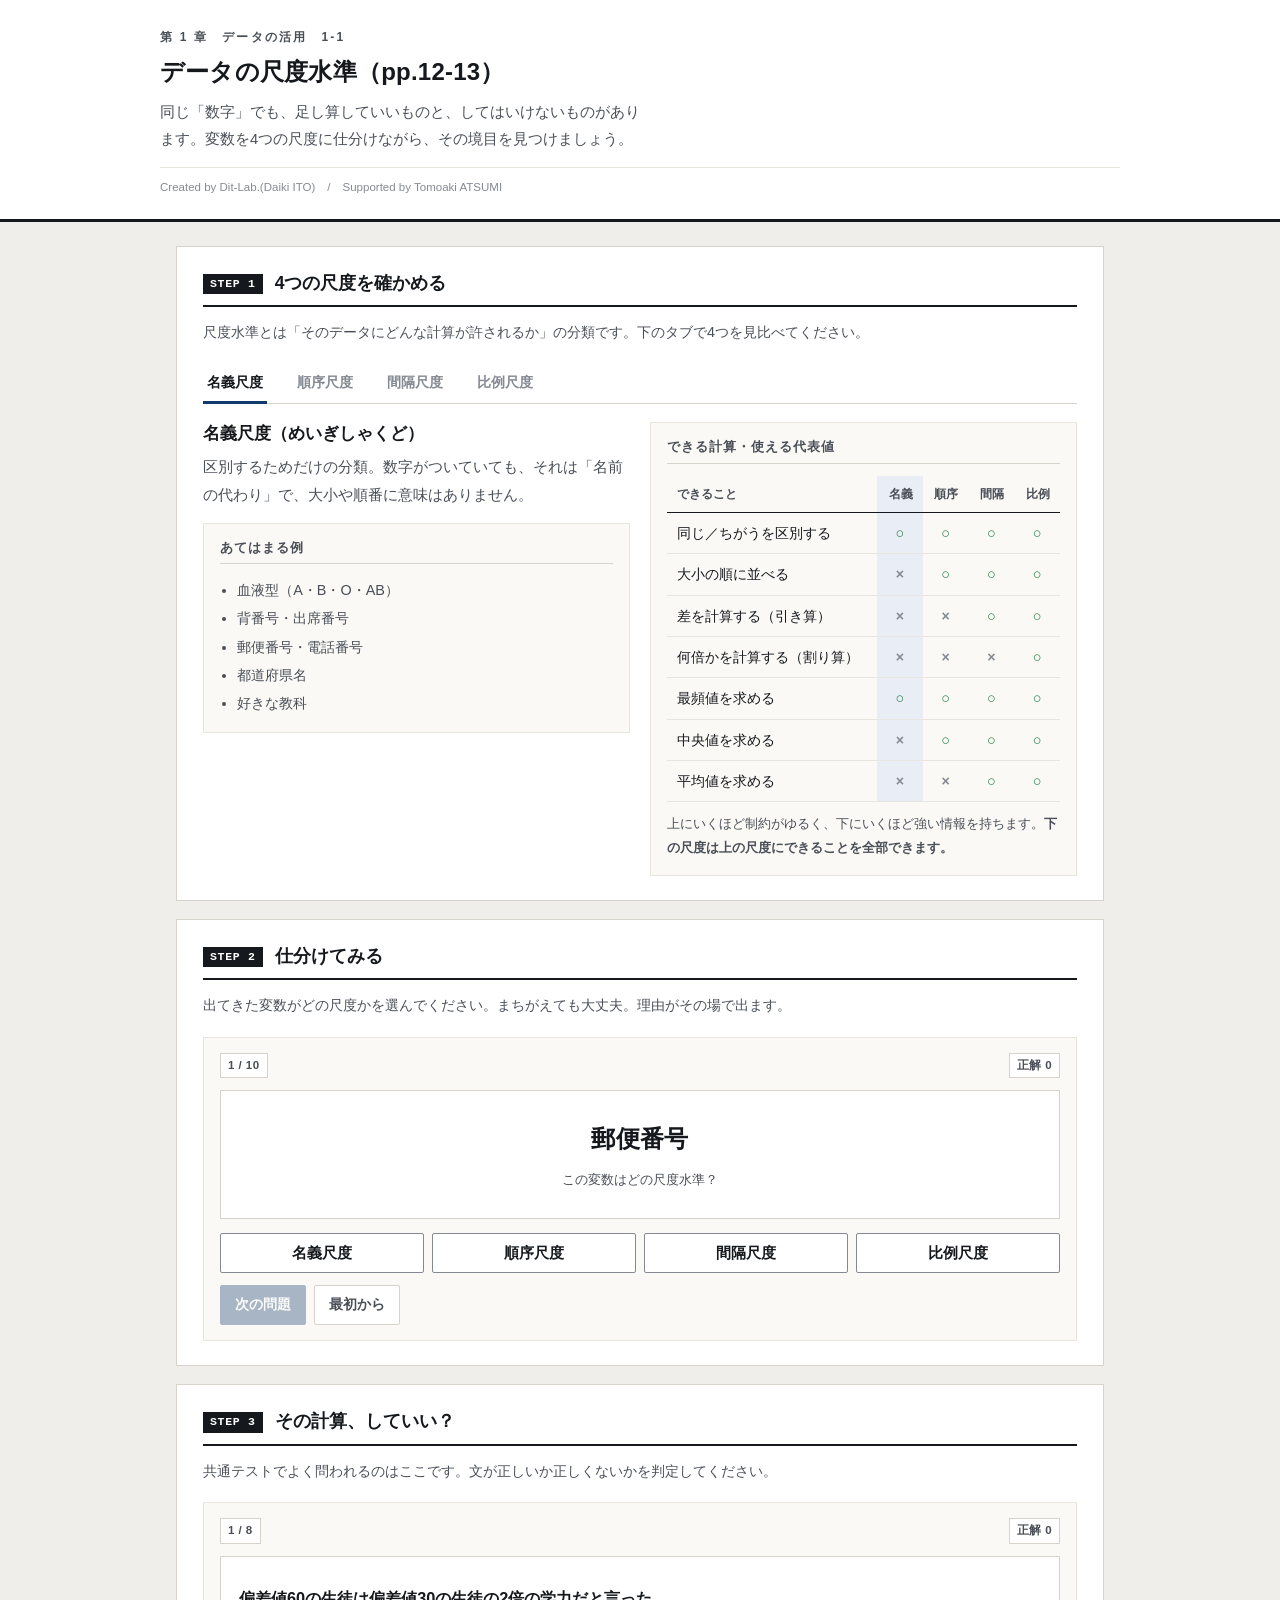
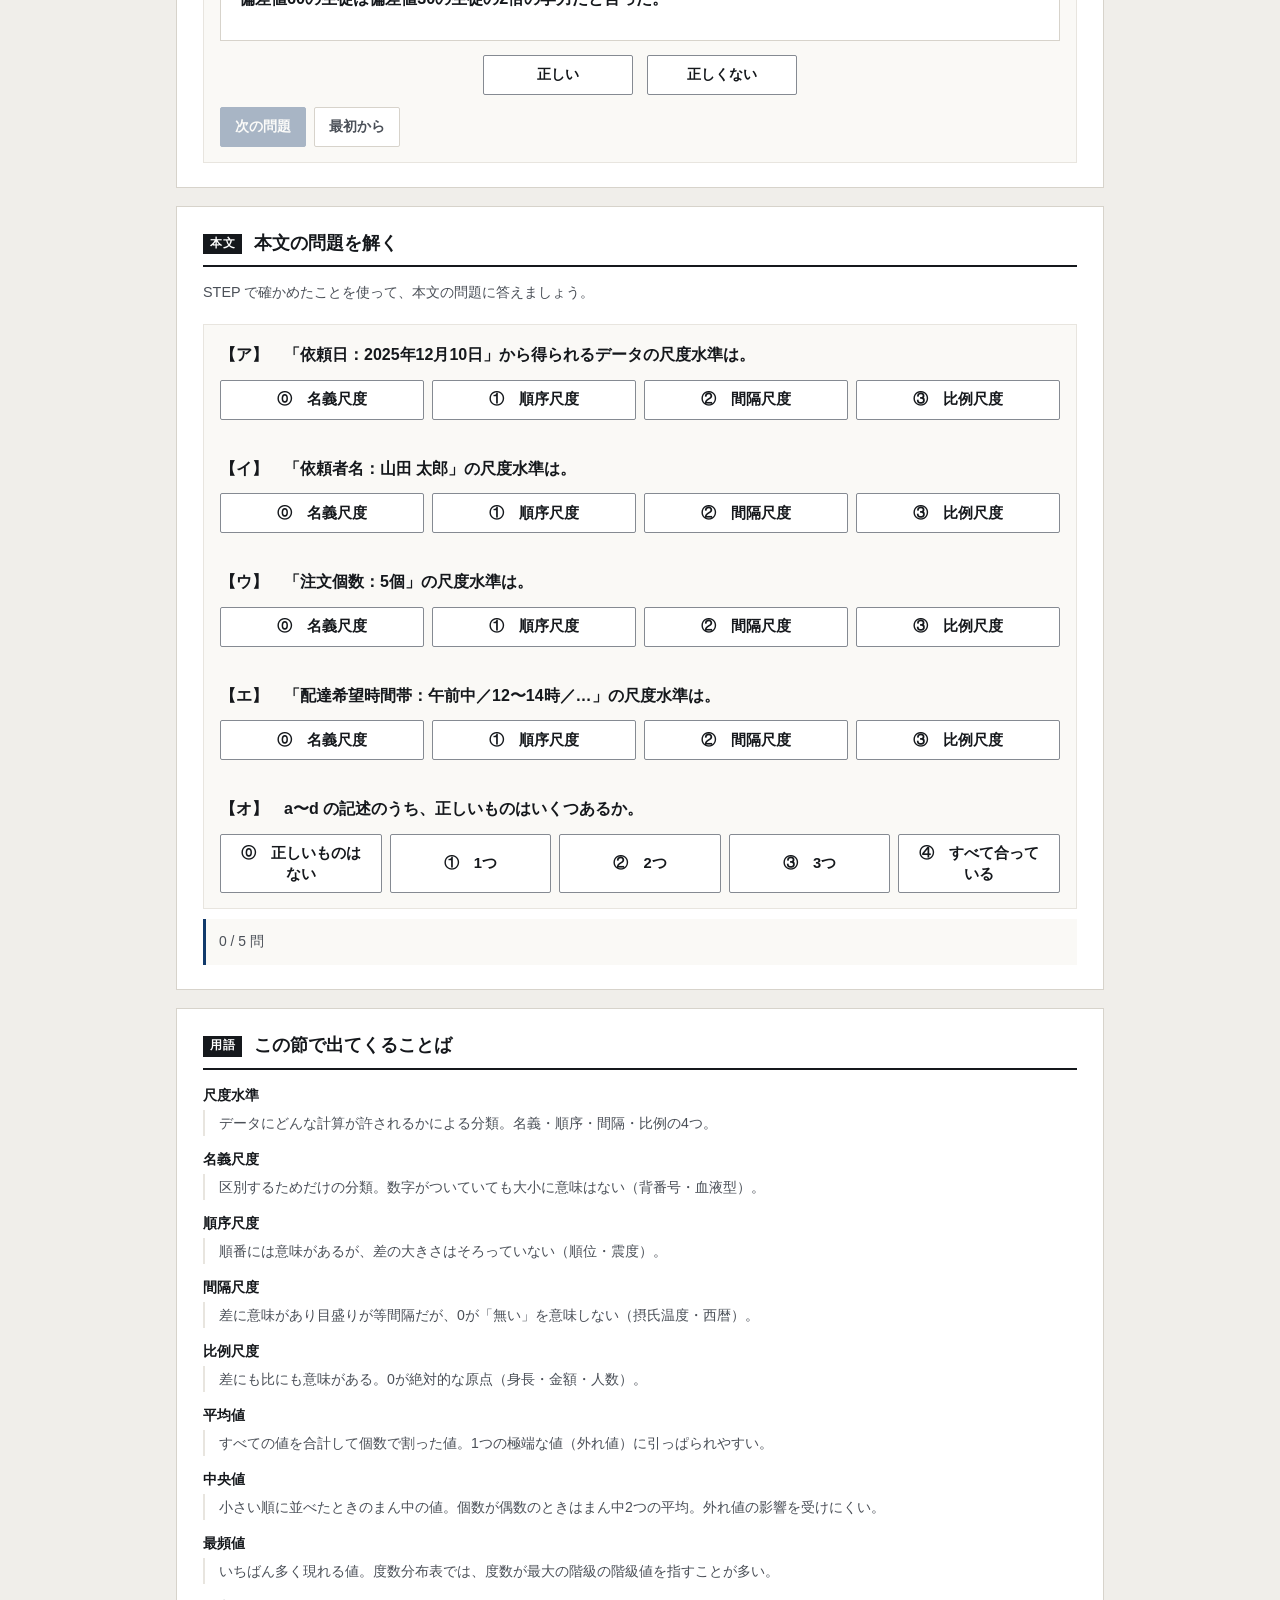
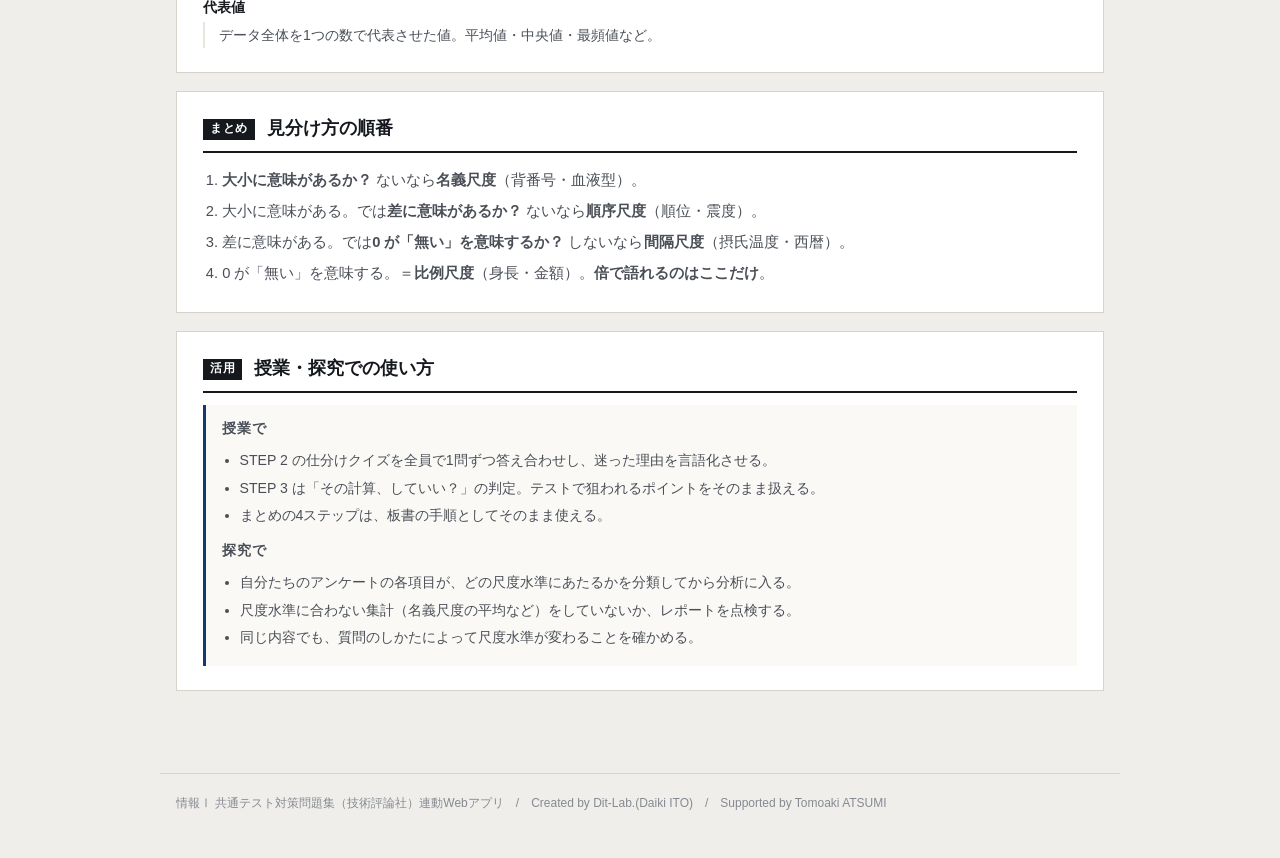
==== commit a83c5583: "fix: 設問見出しのレイアウト不具合を修正（.qhead→.pq）" ====
--- a/index.html
+++ b/index.html
@@ -6,7 +6,7 @@
 <title>データの尺度水準｜情報Ⅰ共通テスト対策問題集</title>
 <meta name="description" content="同じ「数字」でも、足し算していいものと、してはいけないものがあります。変数を4つの尺度に仕分けながら、その境目を見つけましょう。">
 <link rel="icon" href="data:image/svg+xml,%3Csvg xmlns=%22http://www.w3.org/2000/svg%22 viewBox=%220 0 32 32%22%3E%3Crect width=%2232%22 height=%2232%22 fill=%22%2315181c%22/%3E%3Ctext x=%2216%22 y=%2222%22 font-size=%2218%22 font-family=%22monospace%22 fill=%22%23fff%22 text-anchor=%22middle%22%3E01%3C/text%3E%3C/svg%3E">
-<link rel="stylesheet" href="css/style.css?v=239696b1">
+<link rel="stylesheet" href="css/style.css?v=ea93572e">
 <link rel="stylesheet" href="css/app.css?v=2945bf25">
 </head>
 <body>
@@ -151,7 +151,7 @@
 </footer>
 
 <script src="js/terms.js?v=01bda077"></script>
-<script src="js/quiz.js?v=5d6779cc"></script>
+<script src="js/quiz.js?v=13402362"></script>
 <script src="js/data.js?v=27458dbf"></script>
 <script src="js/app.js?v=54d7e99b"></script>
 </body>
--- a/css/style.css
+++ b/css/style.css
@@ -68,6 +68,7 @@
 .grid{display:grid; gap:20px}
 .grid > *{min-width:0}          /* 子の中身で列が広がるのを防ぐ */
 @media(min-width:800px){ .grid.c2{grid-template-columns:1fr 1fr} }
+@media(min-width:800px){ .grid.c21{grid-template-columns:1.45fr 1fr} }
 
 .panel{border:1px solid var(--rule-2); background:var(--paper-2); padding:15px 16px; min-width:0}
 .panel > h3{
@@ -225,7 +226,7 @@
   .dg-c, .dg-h{ min-width:110px }
 }
 @media (max-width:820px){
-  .grid.c2{grid-template-columns:1fr}
+  .grid.c2,.grid.c21{grid-template-columns:1fr}
   .dg-scroll{max-height:340px}
   .filebox{flex-direction:column; align-items:stretch}
   .filebox .sel{max-width:100%}
@@ -267,3 +268,13 @@
   cursor:pointer; font-size:.88rem; max-width:100%; text-align:left; font-family:inherit; color:var(--ink)}
 .cards .c:hover{background:var(--warn-bg)}
 .cards .c.used{opacity:.35; pointer-events:none}
+
+/* --- 予想してから実行 --- */
+.pmark{display:inline-block; background:var(--accent); color:#fff; font-size:.7rem; font-weight:700;
+  letter-spacing:.08em; padding:2px 7px; border-radius:2px; margin-right:8px; vertical-align:2px}
+input.pin{font-size:1.05rem; padding:7px 10px; border:1px solid var(--rule); border-radius:3px;
+  width:9em; max-width:100%; background:#fff}
+.btn-row .unit{color:var(--muted); font-size:.9rem}
+.choice4 .btn.on{border-color:var(--accent); box-shadow:inset 0 0 0 1px var(--accent); font-weight:700}
+/* 設問文の見出し（flex ではなく通常の段落。.qhead は左右振り分け用なので用途が別） */
+.pq{margin:0 0 10px; font-weight:700; line-height:1.85}
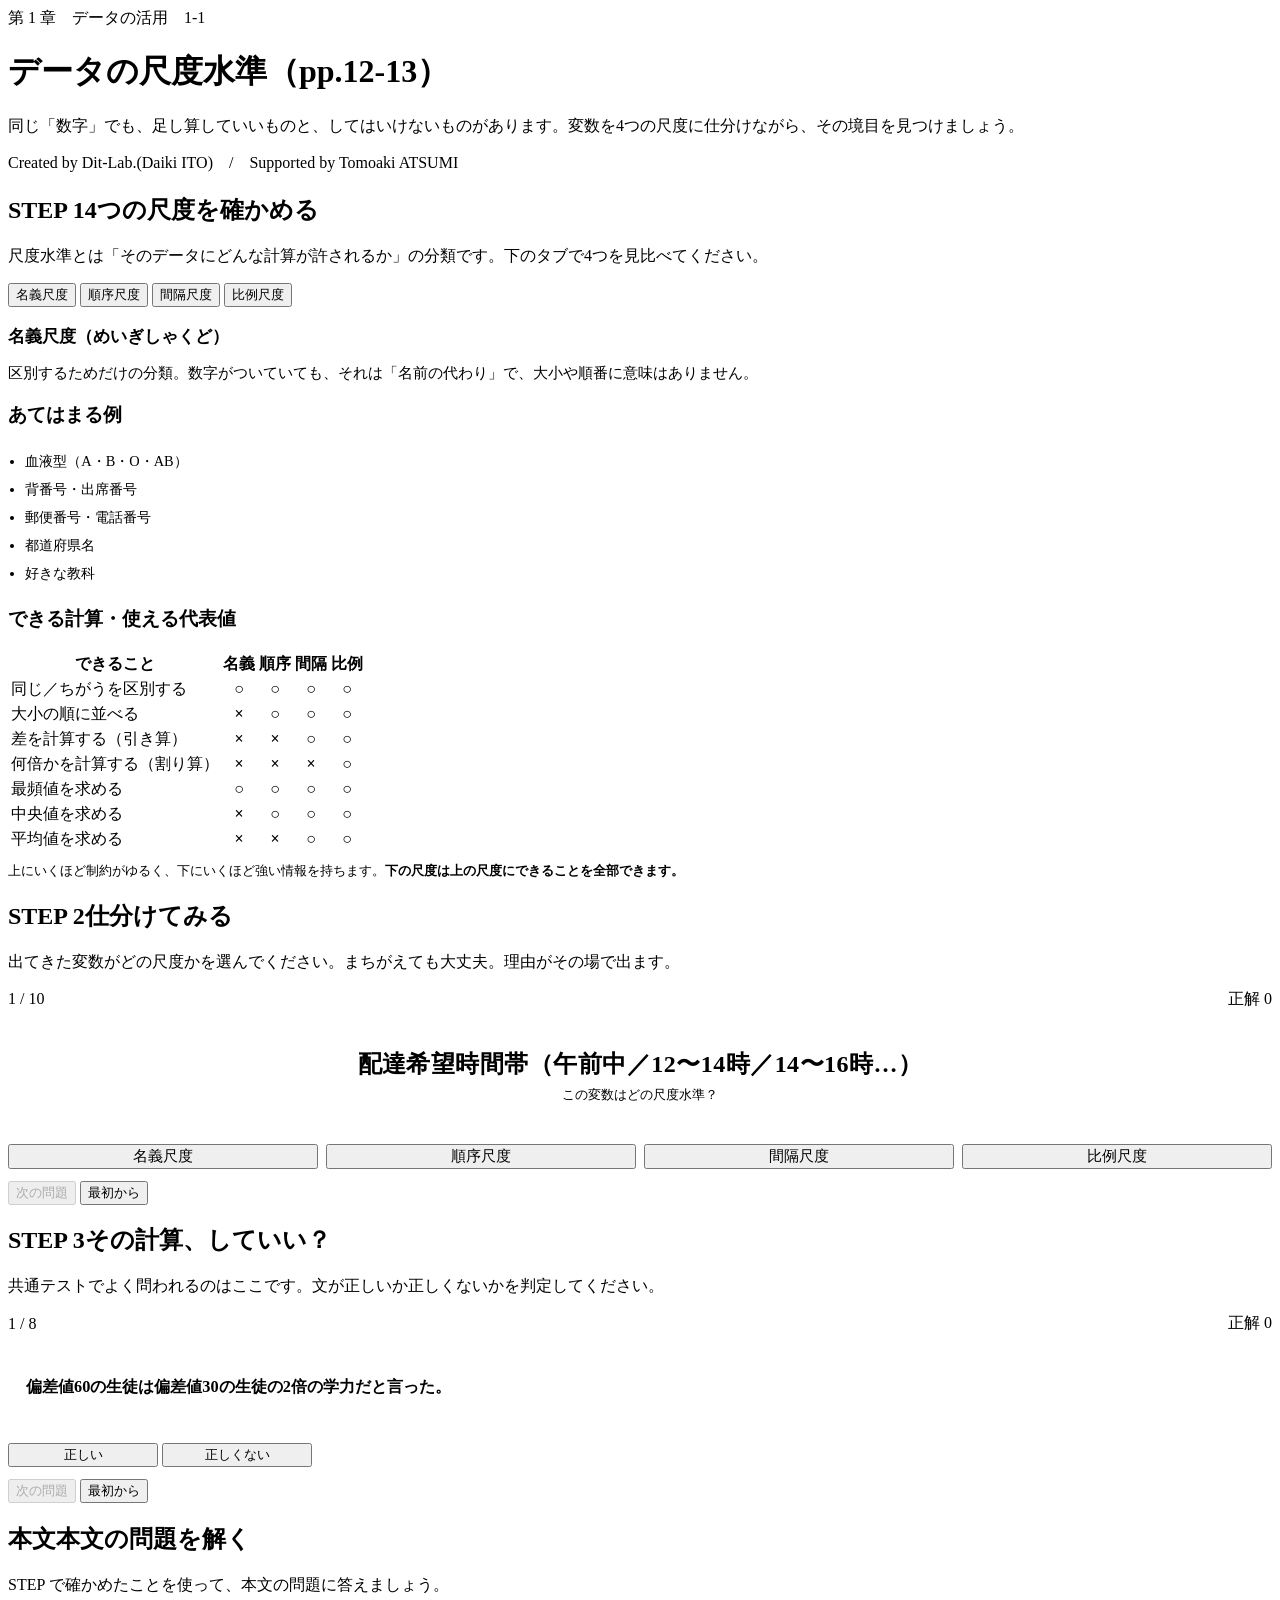
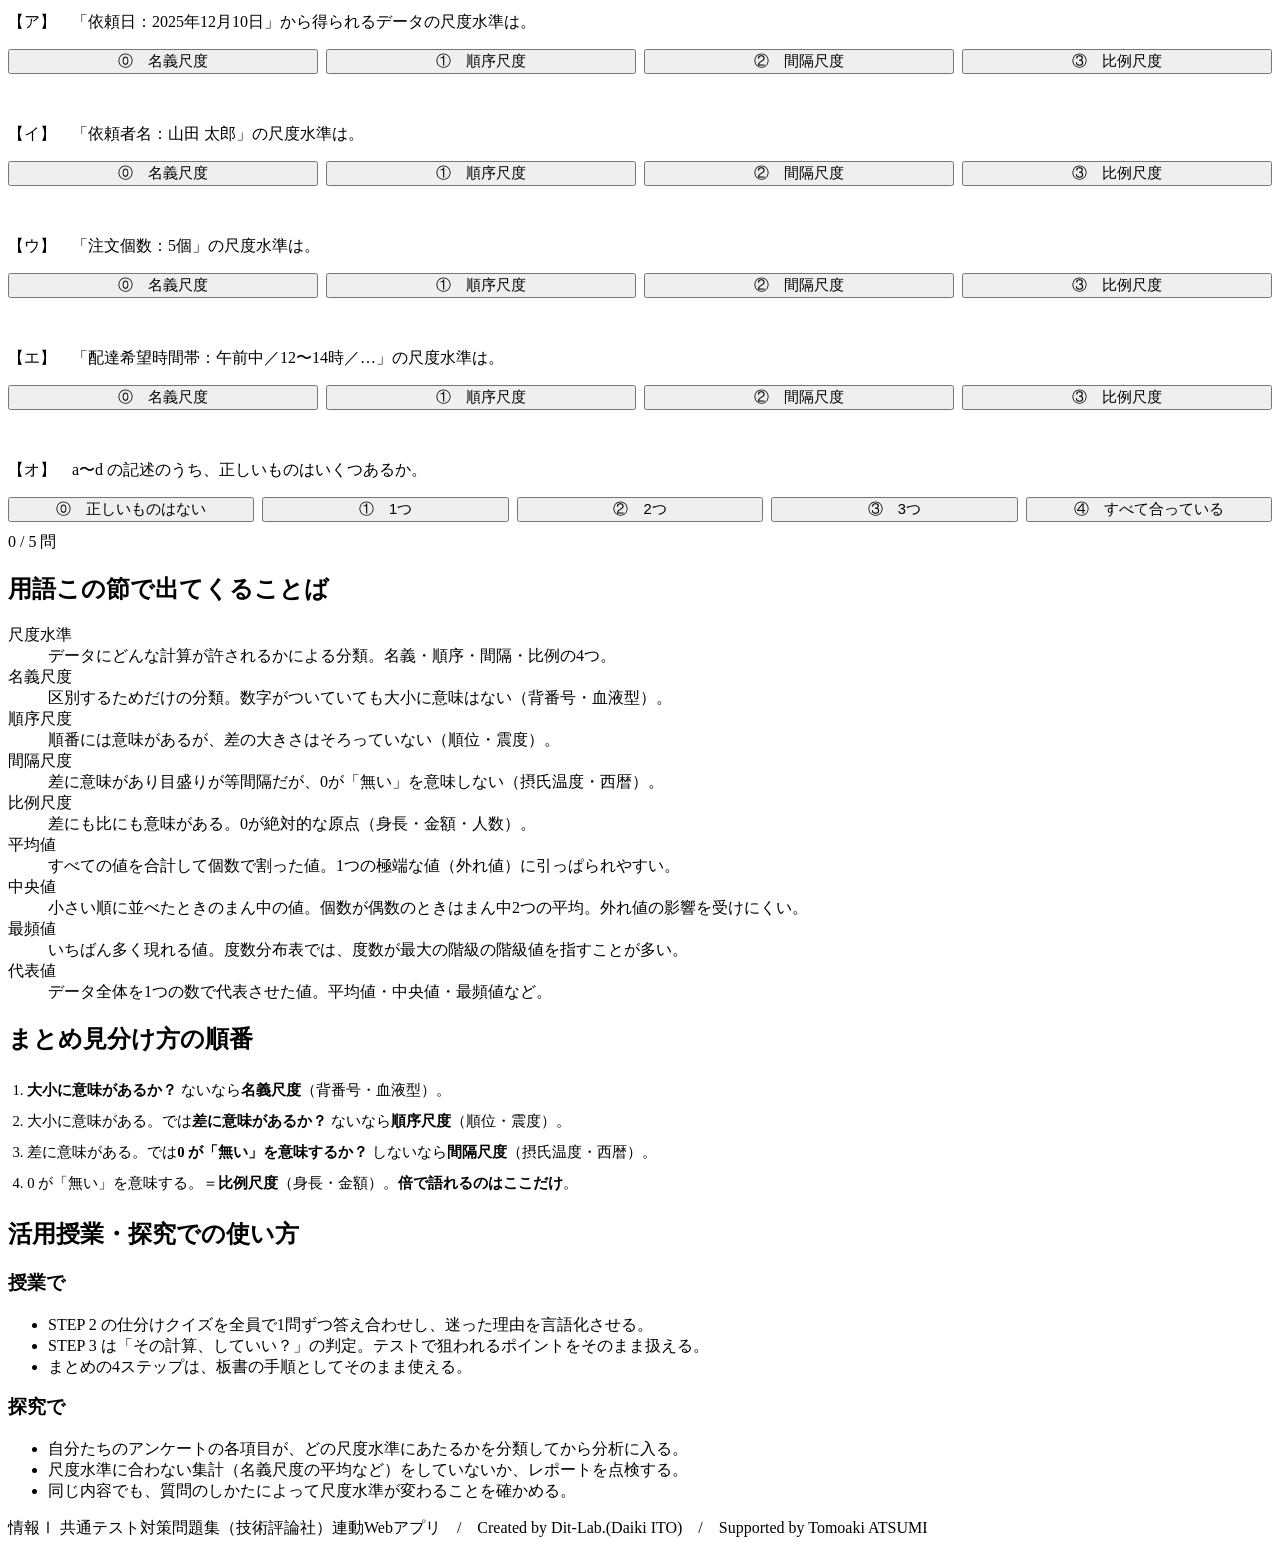
==== commit e8b44e4c: "fix: 解説文が折り返さず画面からはみ出す場合がある不具合を修正" ====
--- a/index.html
+++ b/index.html
@@ -6,7 +6,7 @@
 <title>データの尺度水準｜情報Ⅰ共通テスト対策問題集</title>
 <meta name="description" content="同じ「数字」でも、足し算していいものと、してはいけないものがあります。変数を4つの尺度に仕分けながら、その境目を見つけましょう。">
 <link rel="icon" href="data:image/svg+xml,%3Csvg xmlns=%22http://www.w3.org/2000/svg%22 viewBox=%220 0 32 32%22%3E%3Crect width=%2232%22 height=%2232%22 fill=%22%2315181c%22/%3E%3Ctext x=%2216%22 y=%2222%22 font-size=%2218%22 font-family=%22monospace%22 fill=%22%23fff%22 text-anchor=%22middle%22%3E01%3C/text%3E%3C/svg%3E">
-<link rel="stylesheet" href="css/style.css?v=ea93572e">
+<link rel="stylesheet" href="css/style.css?v=1b60c856">
 <link rel="stylesheet" href="css/app.css?v=2945bf25">
 </head>
 <body>
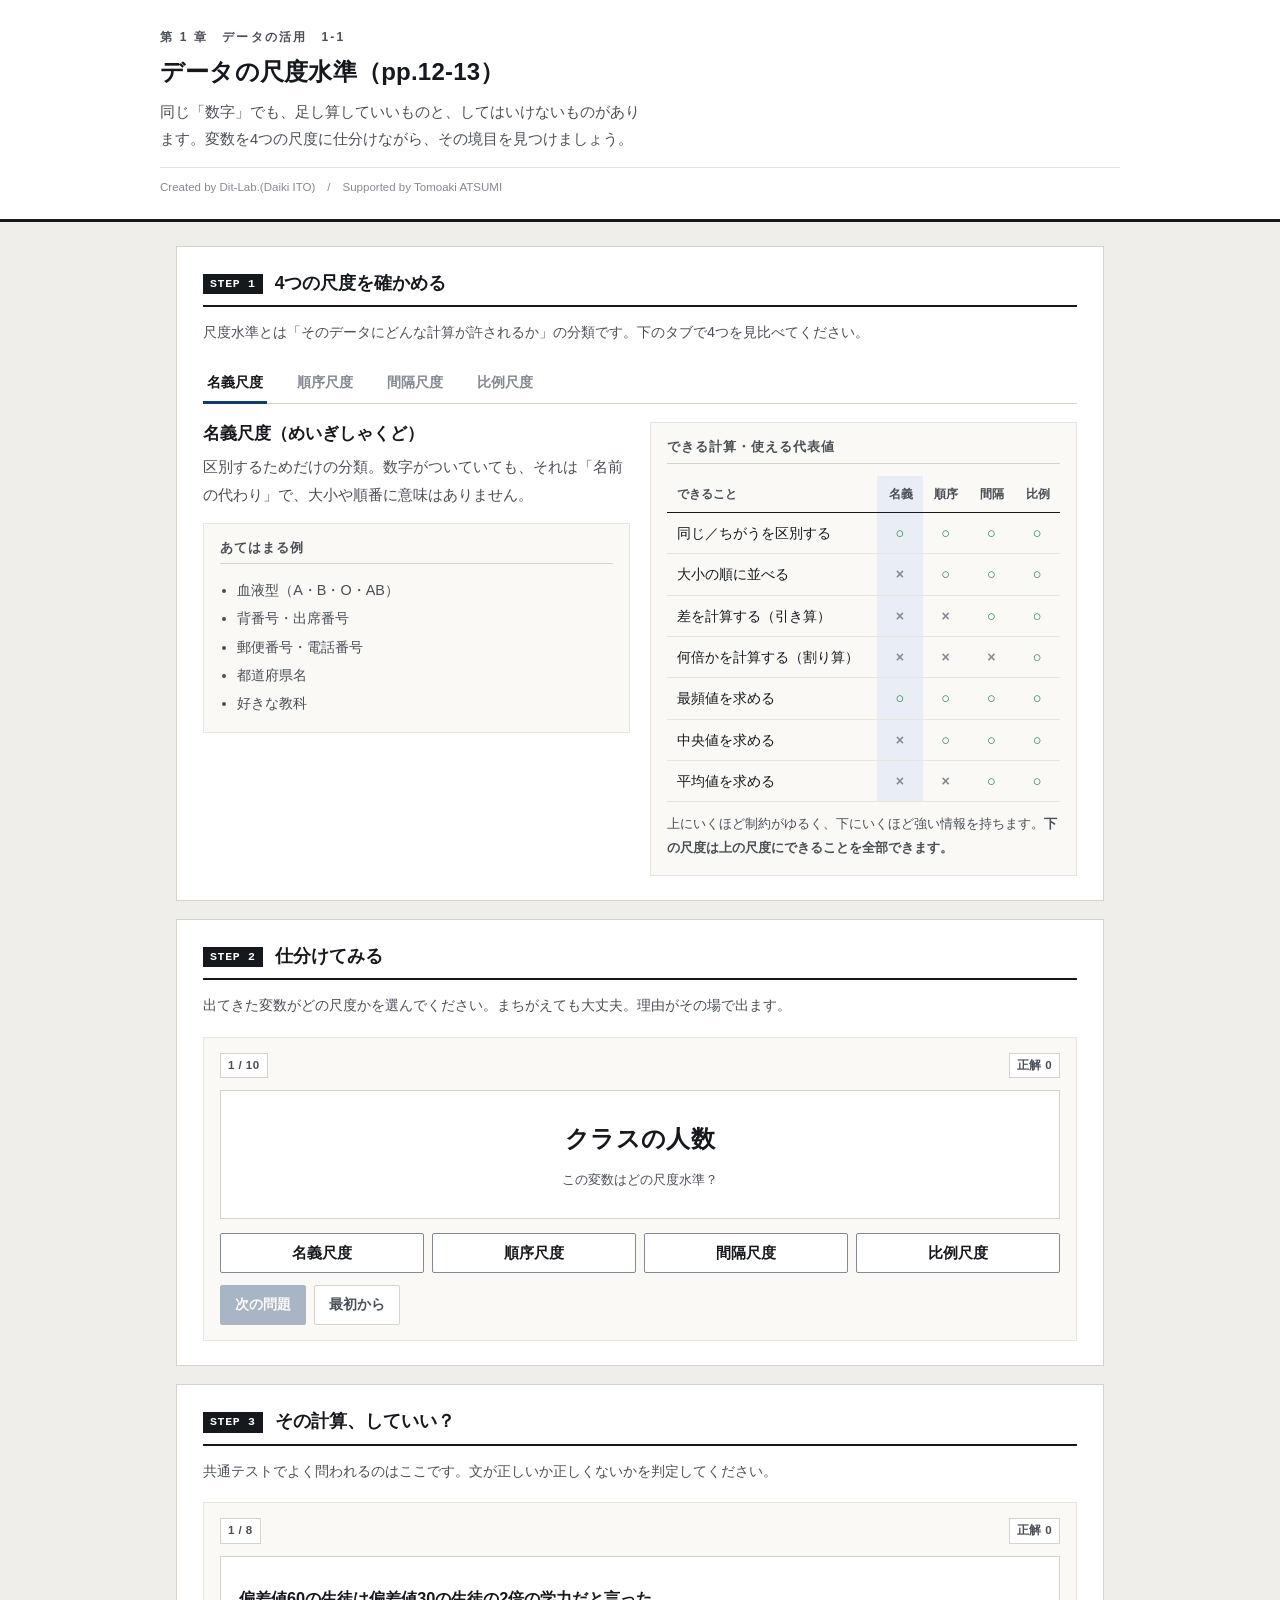
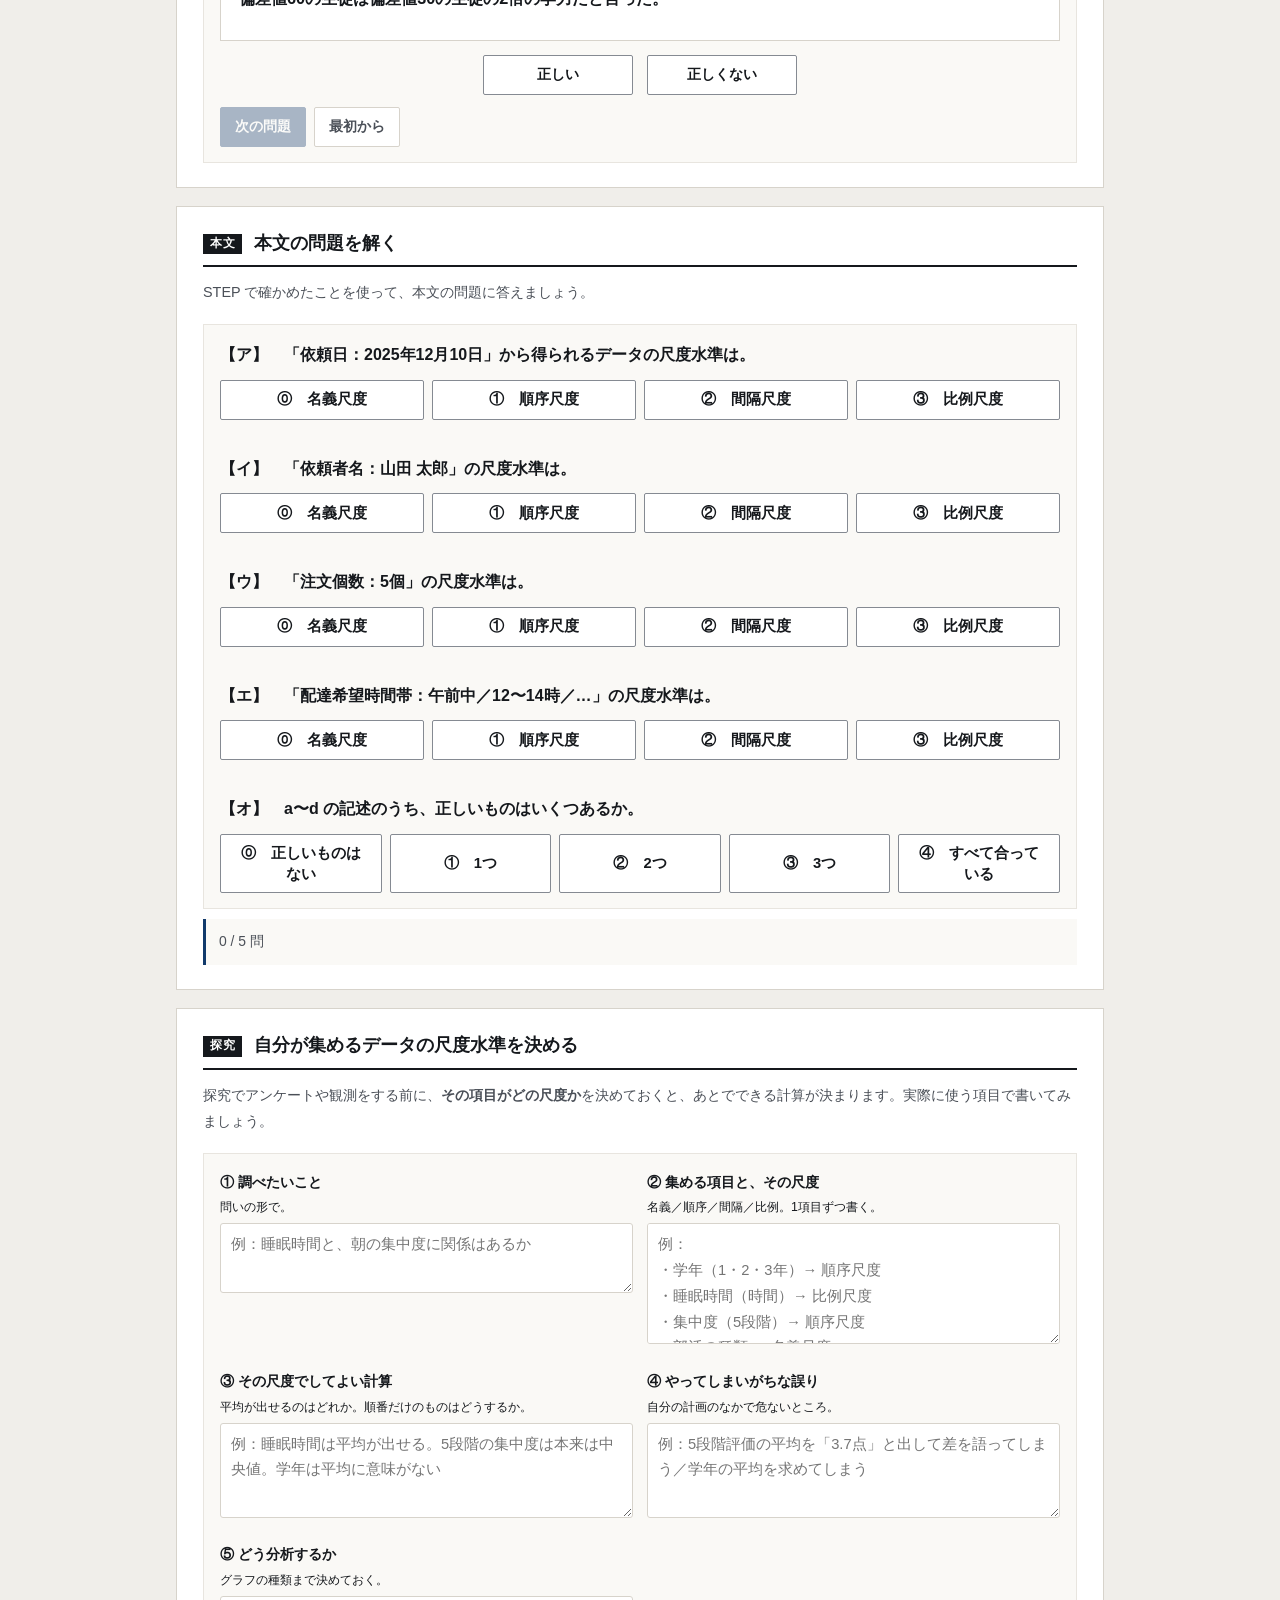
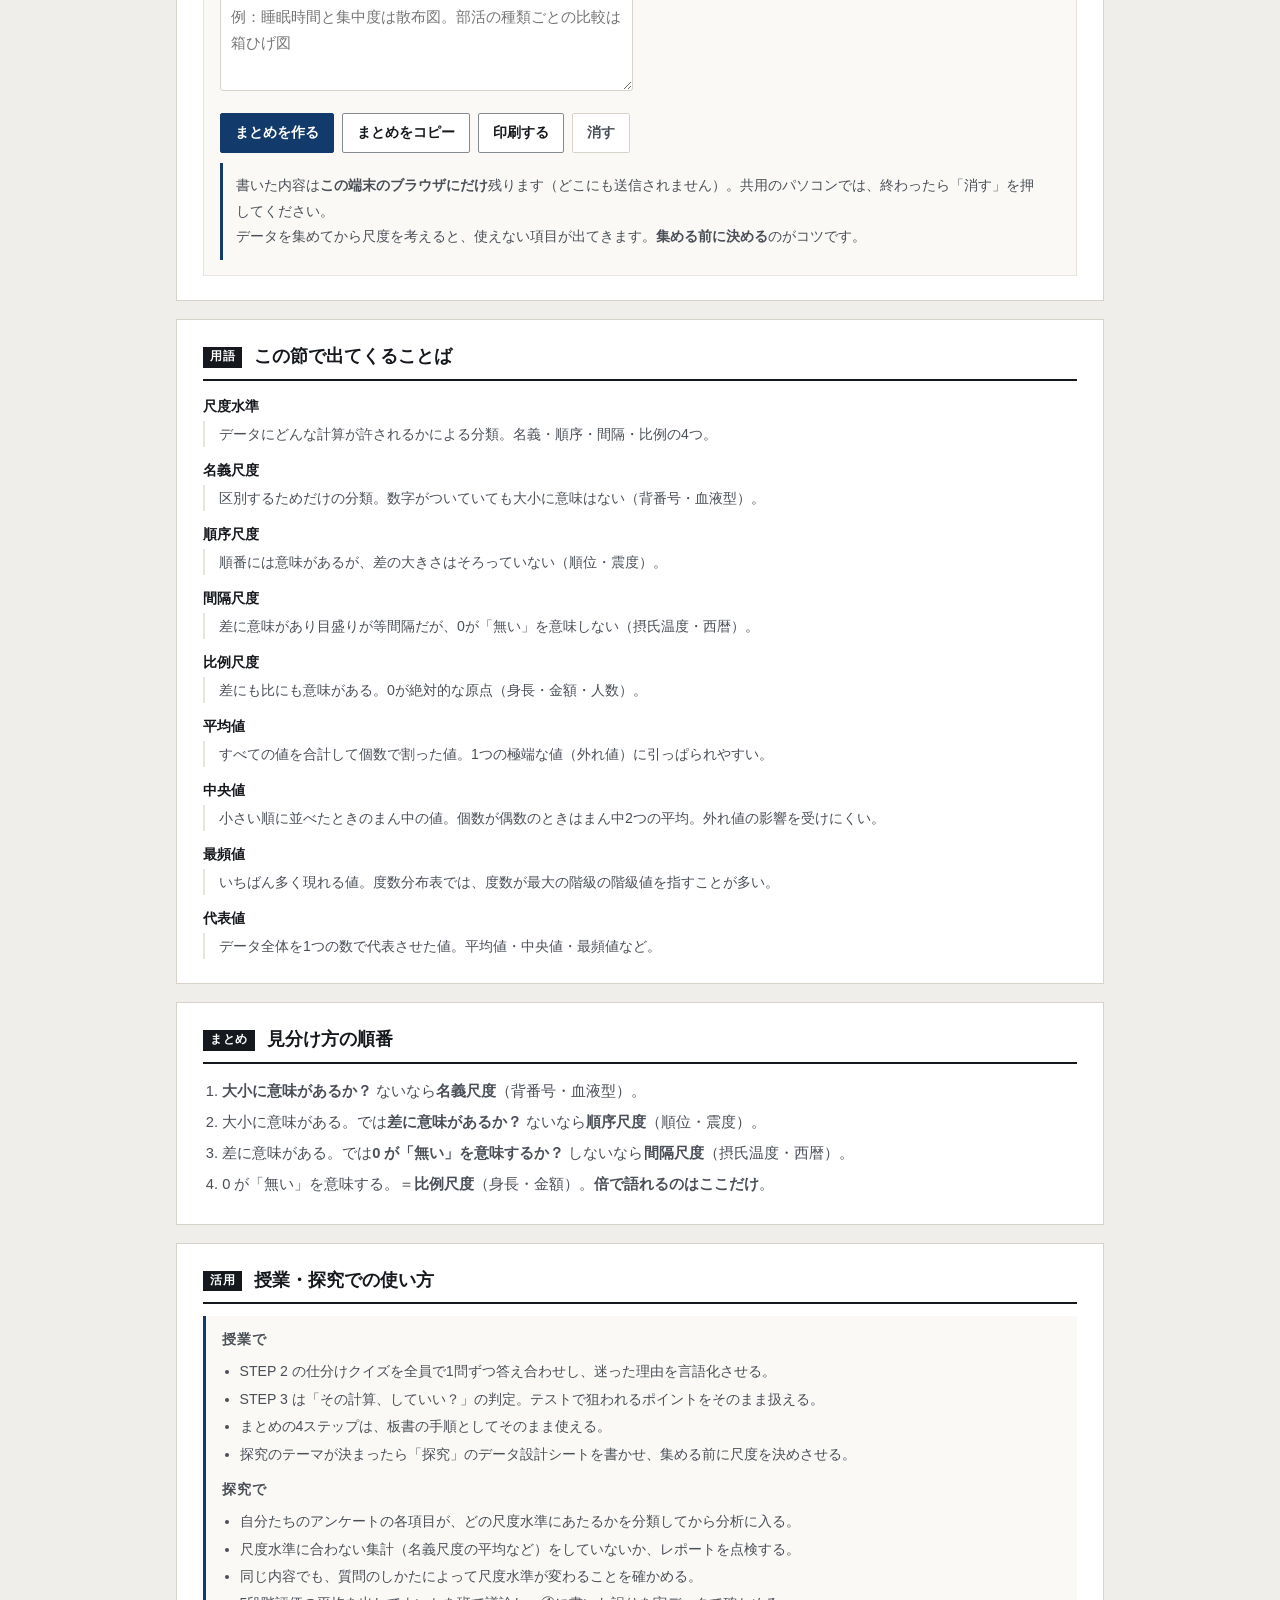
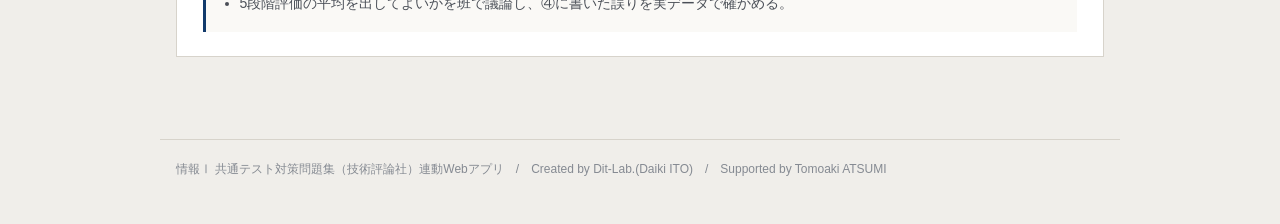
==== commit e1c5bf7d: "feat: 自分のテーマで書く探究ワークシートを追加（コピー・印刷して授業のワークシートに使える）" ====
--- a/index.html
+++ b/index.html
@@ -6,7 +6,7 @@
 <title>データの尺度水準｜情報Ⅰ共通テスト対策問題集</title>
 <meta name="description" content="同じ「数字」でも、足し算していいものと、してはいけないものがあります。変数を4つの尺度に仕分けながら、その境目を見つけましょう。">
 <link rel="icon" href="data:image/svg+xml,%3Csvg xmlns=%22http://www.w3.org/2000/svg%22 viewBox=%220 0 32 32%22%3E%3Crect width=%2232%22 height=%2232%22 fill=%22%2315181c%22/%3E%3Ctext x=%2216%22 y=%2222%22 font-size=%2218%22 font-family=%22monospace%22 fill=%22%23fff%22 text-anchor=%22middle%22%3E01%3C/text%3E%3C/svg%3E">
-<link rel="stylesheet" href="css/style.css?v=1b60c856">
+<link rel="stylesheet" href="css/style.css?v=bdbb3cb0">
 <link rel="stylesheet" href="css/app.css?v=2945bf25">
 </head>
 <body>
@@ -111,6 +111,12 @@
     <div class="note" id="bookNote" style="margin-top:10px"></div>
   </section>
 
+  <section class="step wsprint" id="wsSec">
+    <h2><span class="no">探究</span>自分が集めるデータの尺度水準を決める</h2>
+    <p class="desc">探究でアンケートや観測をする前に、<strong>その項目がどの尺度か</strong>を決めておくと、あとでできる計算が決まります。実際に使う項目で書いてみましょう。</p>
+    <div class="panel"><div id="wsBox"></div></div>
+  </section>
+
   <section class="step" id="glossary">
     <h2><span class="no">用語</span>この節で出てくることば</h2>
     <div id="glossBox"></div>
@@ -134,12 +140,14 @@
         <li>STEP 2 の仕分けクイズを全員で1問ずつ答え合わせし、迷った理由を言語化させる。</li>
         <li>STEP 3 は「その計算、していい？」の判定。テストで狙われるポイントをそのまま扱える。</li>
         <li>まとめの4ステップは、板書の手順としてそのまま使える。</li>
+        <li>探究のテーマが決まったら「探究」のデータ設計シートを書かせ、集める前に尺度を決めさせる。</li>
       </ul>
       <h3 style="margin-top:12px">探究で</h3>
       <ul>
         <li>自分たちのアンケートの各項目が、どの尺度水準にあたるかを分類してから分析に入る。</li>
         <li>尺度水準に合わない集計（名義尺度の平均など）をしていないか、レポートを点検する。</li>
         <li>同じ内容でも、質問のしかたによって尺度水準が変わることを確かめる。</li>
+        <li>5段階評価の平均を出してよいかを班で議論し、④に書いた誤りを実データで確かめる。</li>
       </ul>
     </div>
   </section>
@@ -153,6 +161,7 @@
 <script src="js/terms.js?v=01bda077"></script>
 <script src="js/quiz.js?v=13402362"></script>
 <script src="js/data.js?v=27458dbf"></script>
-<script src="js/app.js?v=54d7e99b"></script>
+<script src="js/worksheet.js?v=b6f4e4b3"></script>
+<script src="js/app.js?v=b840ca3a"></script>
 </body>
 </html>
--- a/css/style.css
+++ b/css/style.css
@@ -0,0 +1,300 @@
+/* =========================================================
+   情報Ⅰ 共通テスト対策問題集 — Web アプリ共通スタイル
+   紙面（参考書）に寄せた設計。装飾色は使わず、色は意味を持つときだけ。
+   ========================================================= */
+
+:root{
+  --paper:#ffffff;
+  --paper-2:#faf9f6;      /* うすい紙 */
+  --bg:#f0eeea;           /* 台紙 */
+  --ink:#15181c;
+  --ink-2:#4a4f57;
+  --ink-3:#858a92;
+  --rule:#d7d3cb;         /* 罫線 */
+  --rule-2:#e8e5df;
+  --accent:#123a6b;       /* 濃紺。主要操作と現在地だけに使う */
+  --accent-w:#e9eef6;
+  --zero:#c0392b;         /* 左＝0 */
+  --one:#1d4ed8;          /* 右＝1 */
+  --ok:#1f7a3d;   --ok-bg:#eef6f0;
+  --ng:#b3261e;   --ng-bg:#fbefee;
+  --warn:#8a5a00; --warn-bg:#fbf5e8;
+  --font:"Hiragino Kaku Gothic ProN","Hiragino Sans","Yu Gothic Medium","Yu Gothic",
+         "Noto Sans JP",Meiryo,-apple-system,BlinkMacSystemFont,sans-serif;
+  --mono:"SFMono-Regular",Menlo,Consolas,"Courier New",monospace;
+}
+
+*{box-sizing:border-box}
+[hidden]{display:none !important}
+html{-webkit-text-size-adjust:100%}
+body{
+  margin:0; background:var(--bg); color:var(--ink);
+  font-family:var(--font); font-size:16px; line-height:1.85;
+  font-feature-settings:"palt" 1;
+}
+h1,h2,h3,h4{line-height:1.45; margin:0; font-weight:700}
+p{margin:0 0 .75em} p:last-child{margin-bottom:0}
+a{color:var(--accent)}
+
+/* ---------- 標題 ---------- */
+.app-header{background:var(--paper); border-bottom:3px solid var(--ink); padding:26px 20px 20px}
+.app-header .inner{max-width:960px; margin:0 auto}
+.app-header .eyebrow{
+  font-size:.75rem; font-weight:700; color:var(--ink-2); letter-spacing:.18em;
+  display:block; margin-bottom:7px;
+}
+.app-header h1{font-size:1.5rem; letter-spacing:.01em}
+.app-header .lead{font-size:.92rem; color:var(--ink-2); margin-top:9px; max-width:60ch}
+.app-header .credit{
+  font-size:.72rem; color:var(--ink-3); margin-top:14px;
+  padding-top:9px; border-top:1px solid var(--rule-2);
+}
+
+/* ---------- 版面 ---------- */
+.wrap{max-width:960px; margin:0 auto; padding:24px 16px 64px}
+.step{background:var(--paper); border:1px solid var(--rule); padding:24px 26px; margin-bottom:18px}
+.step > h2{
+  display:flex; align-items:baseline; gap:12px; font-size:1.1rem;
+  padding-bottom:9px; border-bottom:2px solid var(--ink); margin-bottom:12px;
+}
+.step > h2 .no{
+  flex:none; font-family:var(--mono); font-size:.72rem; font-weight:700;
+  background:var(--ink); color:var(--paper); padding:2px 7px; letter-spacing:.06em;
+  position:relative; top:-2px;
+}
+.step > .desc{color:var(--ink-2); font-size:.9rem; margin-bottom:18px}
+.step[hidden]{display:none}
+
+.grid{display:grid; gap:20px}
+.grid > *{min-width:0}          /* 子の中身で列が広がるのを防ぐ */
+@media(min-width:800px){ .grid.c2{grid-template-columns:1fr 1fr} }
+@media(min-width:800px){ .grid.c21{grid-template-columns:1.45fr 1fr} }
+
+.panel{border:1px solid var(--rule-2); background:var(--paper-2); padding:15px 16px; min-width:0}
+.panel > h3{
+  font-size:.8rem; font-weight:700; color:var(--ink-2); letter-spacing:.08em;
+  margin-bottom:12px; padding-bottom:6px; border-bottom:1px solid var(--rule);
+}
+
+/* ---------- 部品 ---------- */
+.btn{
+  appearance:none; border:1px solid var(--ink-3); background:var(--paper); color:var(--ink);
+  font-family:inherit; font-size:.88rem; font-weight:700; padding:8px 14px;
+  border-radius:2px; cursor:pointer; min-height:40px; line-height:1.4;
+  transition:background .12s, border-color .12s, color .12s;
+}
+.btn:hover:not(:disabled){background:var(--accent-w); border-color:var(--accent); color:var(--accent)}
+.btn:disabled{opacity:.35; cursor:not-allowed}
+.btn.primary{background:var(--accent); color:var(--paper); border-color:var(--accent)}
+.btn.primary:hover:not(:disabled){background:#0d2c53; color:var(--paper)}
+.btn.ghost{border-color:var(--rule); color:var(--ink-2)}
+.btn.sm{font-size:.8rem; padding:5px 10px; min-height:34px}
+.btn-row{display:flex; flex-wrap:wrap; gap:8px; align-items:center}
+
+/* タブ（見出し下線式） */
+.seg{display:flex; gap:0; border-bottom:1px solid var(--rule)}
+.seg button{
+  appearance:none; border:0; background:transparent; font-family:inherit; font-size:.88rem;
+  font-weight:700; color:var(--ink-3); padding:9px 4px; margin-right:26px; cursor:pointer;
+  border-bottom:3px solid transparent; margin-bottom:-1px; min-height:40px;
+}
+.seg button:hover{color:var(--ink-2)}
+.seg button[aria-pressed="true"]{color:var(--ink); border-bottom-color:var(--accent)}
+
+label.fld{display:block; font-size:.78rem; font-weight:700; color:var(--ink-2); margin-bottom:5px; letter-spacing:.04em}
+input[type=text], textarea, input[type=number]{
+  width:100%; font-family:inherit; font-size:1rem; color:var(--ink);
+  border:1px solid var(--ink-3); border-radius:2px; padding:9px 11px;
+  background:var(--paper); min-height:42px;
+}
+input:focus, textarea:focus{outline:2px solid var(--accent); outline-offset:-1px; border-color:var(--accent)}
+.btn:focus-visible, .seg button:focus-visible, .node-card:focus-visible{outline:2px solid var(--accent); outline-offset:2px}
+textarea{resize:vertical; line-height:1.7}
+.mono{font-family:var(--mono)}
+
+table.tbl{width:100%; border-collapse:collapse; font-size:.89rem}
+table.tbl th, table.tbl td{border-bottom:1px solid var(--rule-2); padding:7px 10px; text-align:right}
+table.tbl th:first-child, table.tbl td:first-child{text-align:left}
+table.tbl thead th{border-bottom:1.5px solid var(--ink); font-size:.76rem; color:var(--ink-2); font-weight:700; white-space:nowrap}
+.tbl-scroll{overflow-x:auto; -webkit-overflow-scrolling:touch; max-width:100%}
+
+.note{padding:10px 13px; font-size:.87rem; border-left:3px solid var(--ink-3); background:var(--paper-2); overflow-wrap:break-word; word-break:break-word}
+.note.ok{background:var(--ok-bg); border-left-color:var(--ok); color:#123f22}
+.note.ng{background:var(--ng-bg); border-left-color:var(--ng); color:#6d1a15}
+.note.info{background:var(--paper-2); border-left-color:var(--accent); color:var(--ink-2)}
+.note.warn{background:var(--warn-bg); border-left-color:var(--warn); color:#5c3d00}
+.note[hidden]{display:none}
+
+.badge{
+  display:inline-block; font-size:.72rem; font-weight:700; padding:1px 7px;
+  border:1px solid var(--rule); color:var(--ink-2); background:var(--paper); letter-spacing:.04em;
+}
+
+/* 数値は罫線で仕切るだけ。カードにしない */
+.metrics{display:flex; flex-wrap:wrap; gap:0; border-top:1px solid var(--rule)}
+.metric{flex:1 1 130px; padding:11px 14px 11px 0; border-right:1px solid var(--rule-2)}
+.metric:last-child{border-right:0}
+.metric .k{font-size:.74rem; color:var(--ink-3); font-weight:700; letter-spacing:.05em}
+.metric .v{font-size:1.6rem; font-weight:700; line-height:1.3; font-family:var(--mono); letter-spacing:-.01em}
+.metric .s{font-size:.76rem; color:var(--ink-2)}
+
+.bit0{color:var(--zero); font-weight:700}
+.bit1{color:var(--one); font-weight:700}
+
+.app-footer{
+  max-width:960px; margin:0 auto; padding:18px 16px 44px; color:var(--ink-3);
+  font-size:.75rem; border-top:1px solid var(--rule);
+}
+.sr-only{position:absolute;width:1px;height:1px;overflow:hidden;clip:rect(0 0 0 0);white-space:nowrap}
+
+@media(max-width:640px){
+  body{font-size:15px}
+  .app-header{padding:20px 16px 16px}
+  .app-header h1{font-size:1.16rem}
+  .wrap{padding:16px 12px 52px}
+  .step{padding:18px 15px}
+  .seg button{margin-right:18px; font-size:.84rem}
+  .metric{flex-basis:50%; border-right:0}
+}
+@media (prefers-reduced-motion:reduce){ *{animation:none!important; transition:none!important} }
+
+/* ---------- 自分のデータ・共有・印刷 ---------- */
+.toolbar{display:flex; flex-wrap:wrap; gap:8px; align-items:center; margin-top:12px;
+  padding-top:12px; border-top:1px solid var(--rule-2)}
+.toolbar .hint{font-size:.78rem; color:var(--ink-3)}
+.paste-area{width:100%; min-height:110px; font-family:var(--mono); font-size:.86rem}
+.use-note{background:var(--paper-2); border-left:3px solid var(--accent); padding:14px 16px; font-size:.88rem}
+.use-note h3{font-size:.86rem; letter-spacing:.06em; margin-bottom:8px; color:var(--ink-2)}
+.use-note ol, .use-note ul{margin:0; padding-left:1.25em; line-height:1.95; color:var(--ink-2)}
+
+@media print{
+  body{background:#fff}
+  .app-header{border-bottom:2px solid #000}
+  .step{border:1px solid #bbb; break-inside:avoid; page-break-inside:avoid; margin-bottom:12px}
+  .btn, .seg, .toolbar, input[type=range]{display:none !important}
+  .note{border-left-width:2px}
+  a[href]:after{content:""}
+}
+
+/* ---------- 入力グリッド ---------- */
+.dg-scroll{overflow:auto; -webkit-overflow-scrolling:touch; border:1px solid var(--rule); background:var(--paper); max-height:420px}
+table.dg{border-collapse:collapse; font-family:var(--mono); font-size:.9rem; min-width:100%}
+table.dg th, table.dg td{border:1px solid var(--rule-2); padding:0}
+table.dg thead th{background:var(--paper-2); position:sticky; top:0; z-index:2}
+table.dg .dg-n{background:var(--paper-2); color:var(--ink-3); font-size:.76rem; font-weight:400;
+  text-align:center; min-width:34px; padding:0 4px; position:sticky; left:0; z-index:1}
+table.dg .dg-corner{background:var(--paper-2); min-width:34px; position:sticky; left:0; z-index:3}
+table.dg .dg-act{background:var(--paper-2); width:34px}
+.dg-h, .dg-c{width:100%; min-width:96px; border:0; background:transparent; font-family:inherit;
+  font-size:.9rem; padding:8px 9px; color:var(--ink); min-height:38px}
+.dg-h{font-weight:700; font-family:var(--font); font-size:.82rem; color:var(--ink-2)}
+.dg-c.num{text-align:right}
+.dg-c:focus, .dg-h:focus{outline:2px solid var(--accent); outline-offset:-2px; background:var(--accent-w)}
+.dg-del{border:0; background:transparent; color:var(--ink-3); cursor:pointer; width:32px; height:34px; font-size:1rem}
+.dg-del:hover{color:var(--ng)}
+.dg-tools{display:flex; flex-wrap:wrap; gap:8px; align-items:center; margin-top:10px}
+.dg-hint{font-size:.76rem; color:var(--ink-3)}
+
+/* ---------- ファイル読み込み ---------- */
+.filebox{display:flex; flex-wrap:wrap; gap:10px; align-items:center; padding:12px;
+  border:1px dashed var(--rule); background:var(--paper-2)}
+.filebox input[type=file]{font-size:.85rem; font-family:inherit; max-width:100%}
+.filebox .sel{max-width:220px}
+.filelabel{display:inline-flex; align-items:center; gap:6px; font-size:.85rem; font-weight:700;
+  border:1px solid var(--ink-3); background:var(--paper); padding:8px 14px; border-radius:2px; cursor:pointer; min-height:40px}
+.filelabel:hover{border-color:var(--accent); color:var(--accent); background:var(--accent-w)}
+.filelabel input{display:none}
+
+/* ---------- 用語解説 ---------- */
+.term{position:relative; border-bottom:1.5px dotted var(--accent); cursor:help; color:var(--accent); font-weight:700}
+.term .term-pop{display:none; position:absolute; left:0; top:1.7em; z-index:50; width:min(300px,78vw);
+  background:var(--paper); border:1px solid var(--ink-3); box-shadow:0 6px 20px rgba(0,0,0,.14);
+  padding:10px 12px; font-size:.82rem; font-weight:400; color:var(--ink-2); line-height:1.75;
+  border-left:3px solid var(--accent); cursor:auto; text-align:left}
+.term .term-pop b{display:block; color:var(--ink); font-size:.86rem; margin-bottom:3px}
+.term.open .term-pop{display:block}
+dl.gloss{margin:0; font-size:.88rem}
+dl.gloss dt{font-weight:700; color:var(--ink); margin-top:10px}
+dl.gloss dt:first-child{margin-top:0}
+dl.gloss dd{margin:2px 0 0; color:var(--ink-2); line-height:1.85; padding-left:1em; border-left:2px solid var(--rule-2)}
+@media print{ .term{border-bottom:0; color:inherit} .term .term-pop{display:none !important} }
+
+/* ---------- スマホ・タブレット ---------- */
+@media (max-width:1024px){
+  /* iOS で入力時に画面が勝手に拡大するのを防ぐ（16px 未満だとズームする） */
+  input[type=text], input[type=number], textarea, select, .dg-c, .dg-h{ font-size:16px }
+  .dg-c, .dg-h{ min-width:110px }
+}
+@media (max-width:820px){
+  .grid.c2,.grid.c21{grid-template-columns:1fr}
+  .dg-scroll{max-height:340px}
+  .filebox{flex-direction:column; align-items:stretch}
+  .filebox .sel{max-width:100%}
+  .term .term-pop{left:auto; right:0; width:min(280px,86vw)}
+}
+@media (max-width:480px){
+  .step > h2{font-size:1rem; flex-wrap:wrap}
+  .metrics{gap:0}
+  .metric{flex-basis:50%; padding-right:10px}
+  .metric .v{font-size:1.3rem}
+  .btn{padding:8px 12px}
+  .dg-tools{gap:6px}
+  .dg-hint{width:100%}
+}
+/* タッチ操作でのスクロールを滑らかに */
+.tbl-scroll, .dg-scroll, .tree-box{ -webkit-overflow-scrolling:touch; overscroll-behavior-x:contain }
+
+/* 幅指定つきの入力欄がスマートフォンではみ出さないようにする */
+input[type=text], input[type=number], input[type=search], textarea, select{ max-width:100% }
+.btn-row > label{ min-width:0; max-width:100% }
+.btn-row > label input, .btn-row > label select{ max-width:100% }
+
+/* 共通：○×判定・並べかえ（quiz.js 用） */
+.abcde{border:1px solid var(--rule); border-radius:3px; overflow:hidden}
+.abcde > div{border-top:1px solid var(--rule); padding:10px 12px}
+.abcde > div:first-child{border-top:0}
+.abcde .st{display:flex; gap:10px; align-items:flex-start; flex-wrap:wrap}
+.abcde .st .k{font-weight:700; font-family:var(--mono); min-width:1.4em}
+.abcde .st .t{flex:1; min-width:12em}
+.abcde .jb{display:flex; gap:6px}
+.abcde .jb .btn{min-width:3.4em; padding:6px 10px; text-align:center}
+.prep{display:grid; grid-template-columns:repeat(auto-fit,minmax(150px,1fr)); gap:10px; margin-top:10px}
+.prep .slot{border:1px dashed var(--ink-3); border-radius:3px; padding:10px; min-height:92px; background:var(--paper)}
+.prep .slot.filled{border-style:solid}
+.prep .slot .tag{font:700 .74rem/1.4 var(--mono); color:var(--accent); display:block; margin-bottom:6px}
+.prep .slot .txt{font-size:.86rem; line-height:1.7}
+.cards{display:flex; flex-wrap:wrap; gap:8px; margin-top:10px}
+.cards .c{border:1px solid var(--ink-3); border-radius:3px; padding:9px 12px; background:var(--paper);
+  cursor:pointer; font-size:.88rem; max-width:100%; text-align:left; font-family:inherit; color:var(--ink)}
+.cards .c:hover{background:var(--warn-bg)}
+.cards .c.used{opacity:.35; pointer-events:none}
+
+/* --- 予想してから実行 --- */
+.pmark{display:inline-block; background:var(--accent); color:#fff; font-size:.7rem; font-weight:700;
+  letter-spacing:.08em; padding:2px 7px; border-radius:2px; margin-right:8px; vertical-align:2px}
+input.pin{font-size:1.05rem; padding:7px 10px; border:1px solid var(--rule); border-radius:3px;
+  width:9em; max-width:100%; background:#fff}
+.btn-row .unit{color:var(--muted); font-size:.9rem}
+.choice4 .btn.on{border-color:var(--accent); box-shadow:inset 0 0 0 1px var(--accent); font-weight:700}
+/* 設問文の見出し（flex ではなく通常の段落。.qhead は左右振り分け用なので用途が別） */
+.pq{margin:0 0 10px; font-weight:700; line-height:1.85}
+
+/* --- 自分のテーマでやってみる（ワークシート） --- */
+.wsheet{display:grid; gap:14px}
+@media(min-width:760px){ .wsheet{grid-template-columns:1fr 1fr} }
+.wsf{display:block}
+.wsf .wsl{display:block; font-weight:700; font-size:.9rem; margin-bottom:3px}
+.wsf .wsh{display:block; font-size:.78rem; color:var(--muted); margin-bottom:5px; line-height:1.6}
+.wsf textarea{width:100%; max-width:100%; font:inherit; font-size:.92rem; line-height:1.75;
+  padding:8px 10px; border:1px solid var(--rule); border-radius:3px; background:#fff; resize:vertical}
+.wsf textarea:focus{outline:2px solid var(--accent); outline-offset:-2px}
+.wsout{margin-top:14px; border:1px solid var(--ink-3); border-radius:3px; background:#fff; padding:16px 18px}
+.wsout h4{margin:0 0 10px; font-size:1rem}
+.wsout dl{margin:0}
+.wsout dt{font-weight:700; font-size:.84rem; color:var(--accent); margin-top:10px}
+.wsout dd{margin:2px 0 0; font-size:.92rem; line-height:1.85; white-space:pre-wrap}
+.wsout .wsmsg{margin:10px 0 0; font-size:.86rem; color:var(--muted)}
+@media print{
+  .app-header, .btn-row, .step:not(.wsprint){ display:none !important }
+  .wsout{border:none; padding:0}
+}
